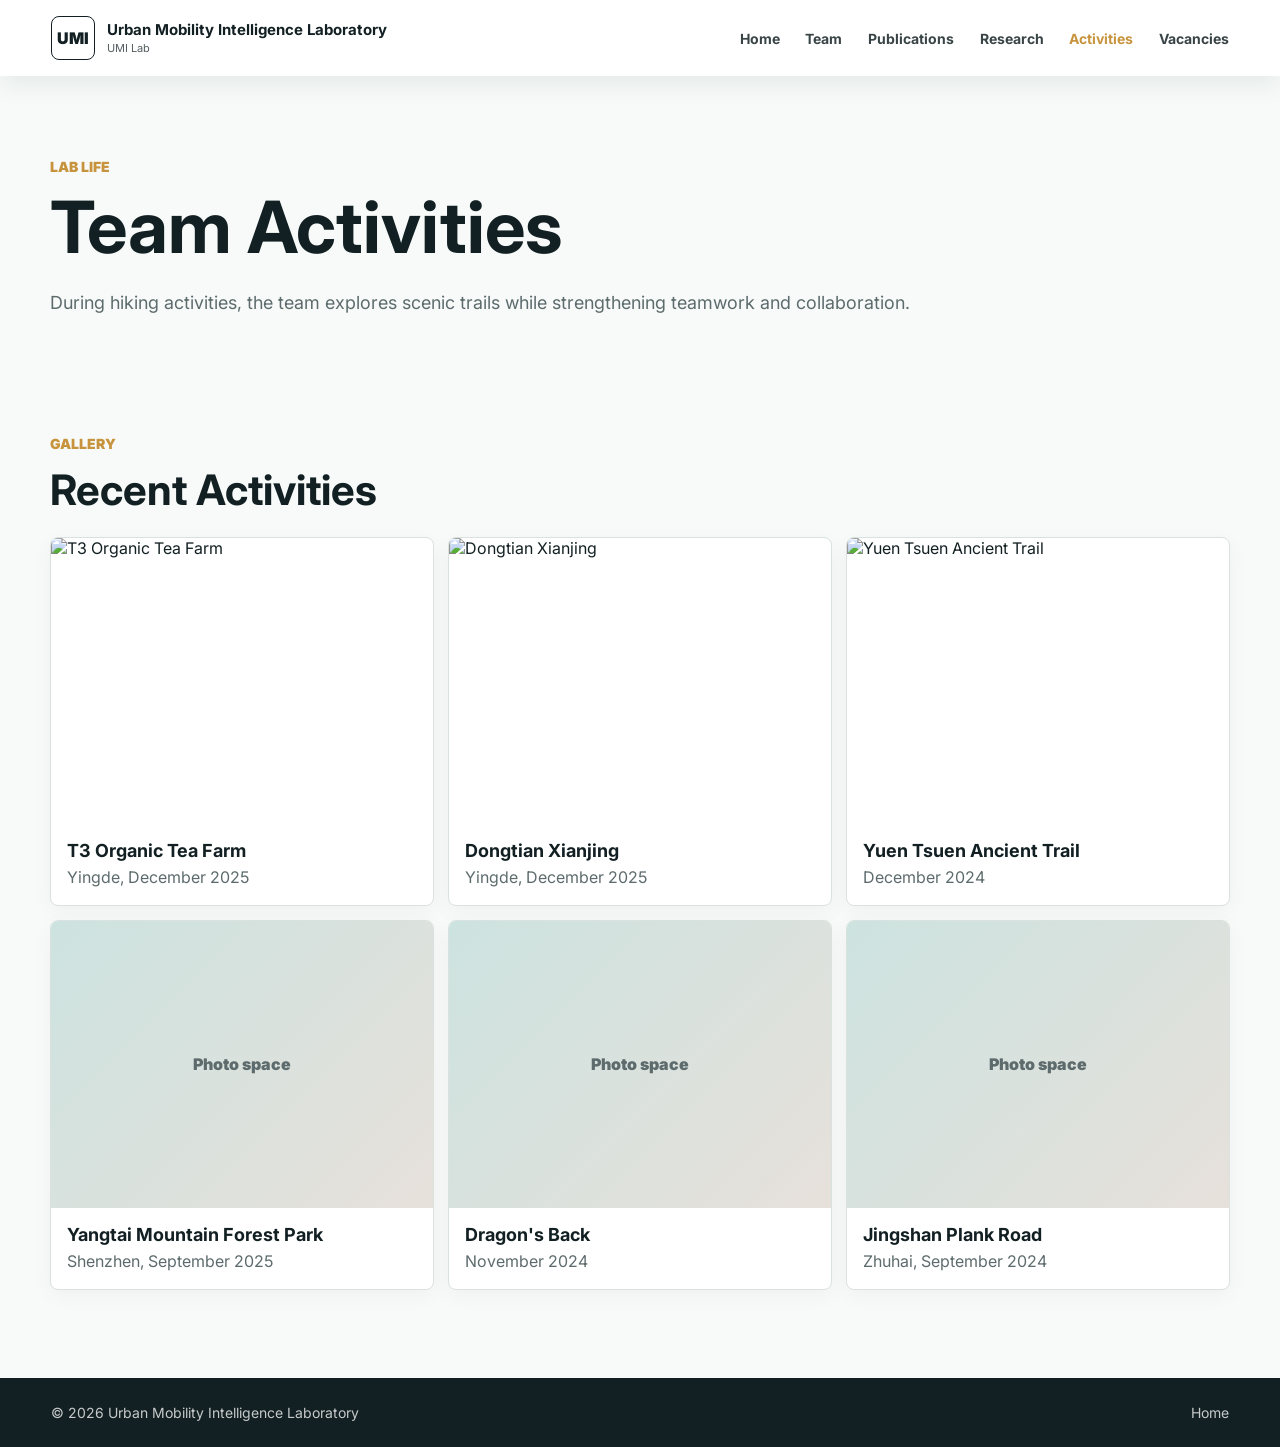
==== activities.html @ 024e7fc2 "Add files via upload" ====
<!doctype html>
<html lang="en">
  <head>
    <meta charset="utf-8" />
    <meta name="viewport" content="width=device-width, initial-scale=1" />
    <title>Activities | Urban Mobility Intelligence Laboratory</title>
    <link rel="preconnect" href="https://fonts.googleapis.com" />
    <link rel="preconnect" href="https://fonts.gstatic.com" crossorigin />
    <link href="https://fonts.googleapis.com/css2?family=Inter:wght@400;500;700;800;900&family=Noto+Sans+SC:wght@400;500;700;900&display=swap" rel="stylesheet" />
    <link rel="stylesheet" href="styles.css" />
  </head>
  <body>
    <header class="site-header inner is-scrolled" data-header>
      <a class="brand" href="index.html"><span class="brand-mark">UMI</span><span><strong>Urban Mobility Intelligence Laboratory</strong><small>UMI Lab</small></span></a>
      <nav class="nav" aria-label="Main navigation"><a href="index.html">Home</a><a href="team.html">Team</a><a href="publications.html">Publications</a><a href="research.html">Research</a><a class="active" href="activities.html">Activities</a><a href="vacancies.html">Vacancies</a></nav>
      <button class="menu-toggle" type="button" aria-label="Open navigation" data-menu-toggle><span></span><span></span></button>
    </header>
    <main class="page-main">
      <section class="page-hero">
        <p class="eyebrow">Lab Life</p>
        <h1>Team Activities</h1>
        <p>During hiking activities, the team explores scenic trails while strengthening teamwork and collaboration.</p>
      </section>

      <section class="section activities" aria-labelledby="activities-title">
        <div class="section-heading compact-heading">
          <div class="section-kicker">Gallery</div>
          <h2 id="activities-title">Recent Activities</h2>
        </div>
        <div class="activity-grid">
          <article>
            <img
              src="https://www.edwardchung.com/wp-content/uploads/2025/12/758ec6de69d8e4e0f1a7e382547eed54-1024x683.jpg"
              alt="T3 Organic Tea Farm"
            />
            <h3>T3 Organic Tea Farm</h3>
            <p>Yingde, December 2025</p>
          </article>
          <article>
            <img
              src="https://www.edwardchung.com/wp-content/uploads/2025/12/2e73838b8fa209603c1ca2d84fa362a9-768x1024.jpg"
              alt="Dongtian Xianjing"
            />
            <h3>Dongtian Xianjing</h3>
            <p>Yingde, December 2025</p>
          </article>
          <article>
            <img
              src="https://www.edwardchung.com/wp-content/uploads/2024/12/Yuen-Tsuen-Ancient-Trail-1024x1024.jpg"
              alt="Yuen Tsuen Ancient Trail"
            />
            <h3>Yuen Tsuen Ancient Trail</h3>
            <p>December 2024</p>
          </article>
          <article>
            <div class="activity-placeholder">Photo space</div>
            <h3>Yangtai Mountain Forest Park</h3>
            <p>Shenzhen, September 2025</p>
          </article>
          <article>
            <div class="activity-placeholder">Photo space</div>
            <h3>Dragon's Back</h3>
            <p>November 2024</p>
          </article>
          <article>
            <div class="activity-placeholder">Photo space</div>
            <h3>Jingshan Plank Road</h3>
            <p>Zhuhai, September 2024</p>
          </article>
        </div>
      </section>
    </main>
    <footer class="site-footer"><p>© 2026 Urban Mobility Intelligence Laboratory</p><a href="index.html">Home</a></footer>
    <script src="script.js"></script>
  </body>
</html>
---- styles.css ----
:root {
  --ink: #132023;
  --muted: #5d6b6d;
  --line: #d9e2df;
  --paper: #f7faf8;
  --white: #ffffff;
  --teal: #007c78;
  --teal-dark: #005d59;
  --gold: #c7933d;
  --coral: #d6674f;
  --mist: #e9f1ee;
  --shadow: 0 18px 48px rgba(19, 32, 35, 0.12);
}

* {
  box-sizing: border-box;
}

html {
  scroll-behavior: smooth;
}

body {
  margin: 0;
  background: var(--paper);
  color: var(--ink);
  font-family: "Inter", "Noto Sans SC", system-ui, -apple-system, sans-serif;
}

a {
  color: inherit;
  text-decoration: none;
}

.site-header {
  position: fixed;
  inset: 0 0 auto;
  z-index: 50;
  display: flex;
  align-items: center;
  justify-content: space-between;
  min-height: 76px;
  padding: 14px clamp(18px, 4vw, 56px);
  color: var(--white);
  transition: background 180ms ease, color 180ms ease, box-shadow 180ms ease;
}

.site-header.is-scrolled,
.site-header.is-open,
.site-header.inner {
  background: rgba(255, 255, 255, 0.94);
  color: var(--ink);
  box-shadow: 0 8px 26px rgba(19, 32, 35, 0.08);
  backdrop-filter: blur(18px);
}

.brand {
  display: inline-flex;
  align-items: center;
  gap: 12px;
  min-width: 0;
}

.brand-mark {
  display: grid;
  width: 44px;
  height: 44px;
  place-items: center;
  border: 1px solid currentColor;
  border-radius: 8px;
  font-weight: 900;
}

.brand strong,
.brand small {
  display: block;
  line-height: 1.25;
}

.brand strong {
  font-size: 15px;
}

.brand small {
  margin-top: 2px;
  color: currentColor;
  font-size: 11px;
  opacity: 0.72;
}

.nav {
  display: flex;
  align-items: center;
  gap: clamp(18px, 2vw, 30px);
  font-size: 14px;
  font-weight: 700;
}

.nav a {
  opacity: 0.84;
}

.nav a:hover {
  opacity: 1;
}

.nav a.active {
  color: var(--gold);
  opacity: 1;
}

.menu-toggle {
  display: none;
  width: 42px;
  height: 42px;
  border: 1px solid currentColor;
  border-radius: 8px;
  background: transparent;
  color: inherit;
}

.menu-toggle span {
  display: block;
  width: 18px;
  height: 2px;
  margin: 5px auto;
  background: currentColor;
}

.hero {
  position: relative;
  display: grid;
  min-height: 100vh;
  overflow: hidden;
  color: var(--white);
  background: #102326;
}

.hero-bg-track,
.hero-bg,
.hero-canvas,
.hero-overlay {
  position: absolute;
  inset: 0;
}

.hero-bg {
  opacity: 0;
  width: 100%;
  height: 100%;
  object-fit: cover;
  transform: scale(1.03);
  transition: opacity 1.2s ease, transform 7s ease;
}

.hero-bg.is-active {
  opacity: 1;
  transform: scale(1);
}

.hero-canvas {
  width: 100%;
  height: 100%;
  opacity: 0.38;
  mix-blend-mode: screen;
}

.hero-overlay {
  background:
    linear-gradient(90deg, rgba(16, 35, 38, 0.96), rgba(16, 35, 38, 0.7) 48%, rgba(16, 35, 38, 0.34)),
    linear-gradient(0deg, rgba(16, 35, 38, 0.48), rgba(16, 35, 38, 0.08)),
    radial-gradient(circle at 80% 25%, rgba(199, 147, 61, 0.24), transparent 34%),
    radial-gradient(circle at 72% 78%, rgba(0, 124, 120, 0.28), transparent 42%);
}

.hero-content {
  position: relative;
  z-index: 1;
  align-self: center;
  width: min(1040px, calc(100% - 36px));
  margin: 0 auto;
  padding: 112px 0 188px;
}

.eyebrow,
.section-kicker {
  margin: 0 0 14px;
  color: var(--gold);
  font-size: 14px;
  font-weight: 900;
  letter-spacing: 0;
  text-transform: uppercase;
}

.hero h1 {
  max-width: 760px;
  margin: 0;
  font-family: "Noto Sans SC", "Inter", sans-serif;
  font-size: clamp(42px, 7vw, 86px);
  line-height: 1.05;
  letter-spacing: 0;
}

.hero-copy {
  max-width: 900px;
  margin: 28px 0 0;
  color: rgba(255, 255, 255, 0.84);
  font-size: clamp(16px, 1.7vw, 20px);
  line-height: 1.8;
}

.hero-actions {
  display: flex;
  flex-wrap: wrap;
  gap: 14px;
  margin-top: 36px;
}

.hero-summary {
  display: grid;
  grid-template-columns: repeat(4, minmax(0, 1fr));
  gap: 1px;
  max-width: 1040px;
  margin-top: 34px;
  overflow: hidden;
  border: 1px solid rgba(255, 255, 255, 0.18);
  border-radius: 8px;
  background: rgba(236, 251, 247, 0.1);
  backdrop-filter: blur(16px);
}

.hero-summary article {
  min-width: 0;
  padding: 16px 18px;
  background: rgba(16, 35, 38, 0.34);
}

.hero-summary span {
  display: block;
  margin-bottom: 8px;
  color: var(--gold);
  font-size: 12px;
  font-weight: 900;
  text-transform: uppercase;
}

.hero-summary strong {
  display: block;
  color: rgba(255, 255, 255, 0.86);
  font-size: 14px;
  line-height: 1.5;
}

.button {
  display: inline-flex;
  align-items: center;
  justify-content: center;
  min-height: 46px;
  padding: 0 22px;
  border: 1px solid rgba(255, 255, 255, 0.56);
  border-radius: 8px;
  font-weight: 800;
}

.button.primary {
  border-color: var(--gold);
  background: var(--gold);
  color: #17110a;
}

.button.secondary {
  color: var(--white);
}

.button.secondary.dark {
  border-color: var(--teal-dark);
  color: var(--teal-dark);
}

.hero-metrics {
  position: absolute;
  right: clamp(18px, 5vw, 70px);
  bottom: 34px;
  left: clamp(18px, 5vw, 70px);
  z-index: 2;
  display: grid;
  grid-template-columns: repeat(3, 1fr);
  border-top: 1px solid rgba(255, 255, 255, 0.24);
}

.hero-metrics div {
  padding: 20px 24px 8px 0;
}

.hero-metrics strong {
  display: block;
  font-size: clamp(24px, 3vw, 36px);
  line-height: 1.12;
}

.hero-metrics span {
  color: rgba(255, 255, 255, 0.74);
  font-size: 13px;
  line-height: 1.45;
}

.section {
  width: min(1180px, calc(100% - 36px));
  margin: 0 auto;
  padding: 88px 0;
}

.page-main {
  padding-top: 76px;
}

.page-hero {
  width: min(1180px, calc(100% - 36px));
  margin: 0 auto;
  padding: 82px 0 28px;
}

.page-hero h1 {
  max-width: 880px;
  margin: 0;
  font-size: clamp(40px, 6vw, 72px);
  line-height: 1.06;
}

.page-hero p:not(.eyebrow) {
  max-width: 900px;
  margin: 22px 0 0;
  color: var(--muted);
  font-size: 18px;
  line-height: 1.75;
}

.page-actions {
  margin-top: 28px;
}

.section-heading {
  display: grid;
  grid-template-columns: minmax(220px, 0.6fr) minmax(0, 1fr);
  gap: 42px;
  align-items: end;
  margin-bottom: 34px;
}

.section-heading h2,
.contact h2 {
  margin: 0;
  font-size: clamp(28px, 3.4vw, 42px);
  line-height: 1.16;
}

.section-heading p,
.intro p,
.contact p {
  margin: 0;
  color: var(--muted);
  font-size: 17px;
  line-height: 1.85;
}

.section-lede {
  max-width: 760px;
  margin: -12px 0 28px;
  color: var(--muted);
  font-size: 17px;
  line-height: 1.85;
}

.section-actions {
  margin-top: 26px;
}

.home-research-grid {
  grid-template-columns: repeat(4, minmax(0, 1fr));
}

.home-research-grid .research-image {
  aspect-ratio: 16 / 10;
}

.strength-grid {
  display: grid;
  grid-template-columns: repeat(4, minmax(0, 1fr));
  gap: 14px;
}

.strength-grid article {
  display: grid;
  align-content: start;
  gap: 12px;
  min-height: 168px;
  padding: 24px;
  border: 1px solid var(--line);
  border-radius: 8px;
  background: var(--white);
  box-shadow: 0 6px 22px rgba(19, 32, 35, 0.04);
}

.strength-grid strong {
  color: var(--teal-dark);
  font-size: clamp(28px, 3vw, 42px);
  line-height: 1;
}

.strength-grid span {
  color: var(--muted);
  line-height: 1.65;
}

.home-join {
  padding-top: 70px;
}

.intro {
  display: grid;
  grid-template-columns: 180px 1fr;
  gap: 36px;
  padding-bottom: 50px;
}

.intro .section-heading {
  display: block;
  margin: 0;
}

.profile-section {
  padding-top: 12px;
}

.page-main .profile-section {
  padding-bottom: 40px;
}

.team-list {
  padding-top: 0;
}

.professor-card {
  display: grid;
  grid-template-columns: 280px minmax(0, 1fr);
  gap: 34px;
  align-items: center;
  padding: 30px;
  border: 1px solid var(--line);
  border-radius: 8px;
  background: var(--white);
  box-shadow: var(--shadow);
}

.professor-card h2 {
  margin: 0;
  font-size: clamp(30px, 4vw, 48px);
  line-height: 1.1;
}

.professor-card h3 {
  margin: 26px 0 0;
  font-size: 22px;
}

.professor-card p {
  color: var(--muted);
  line-height: 1.8;
}

.degree {
  margin: 10px 0 0;
  color: var(--teal-dark) !important;
  font-weight: 900;
}

.photo-slot {
  position: relative;
  overflow: hidden;
  border-radius: 8px;
  background:
    linear-gradient(135deg, rgba(0, 124, 120, 0.16), rgba(199, 147, 61, 0.16)),
    var(--mist);
}

.photo-slot::before {
  content: attr(data-initials);
  position: absolute;
  inset: 0;
  display: grid;
  place-items: center;
  color: var(--teal-dark);
  font-size: 28px;
  font-weight: 900;
}

.photo-slot img {
  position: relative;
  z-index: 1;
  display: block;
  width: 100%;
  height: 100%;
  object-fit: cover;
}

.professor-photo {
  aspect-ratio: 1;
}

.link-row {
  display: flex;
  flex-wrap: wrap;
  gap: 10px;
  margin-top: 22px;
}

.link-row a {
  display: inline-flex;
  align-items: center;
  min-height: 38px;
  padding: 0 14px;
  border: 1px solid var(--line);
  border-radius: 8px;
  color: var(--teal-dark);
  font-size: 14px;
  font-weight: 900;
}

.research-grid {
  display: grid;
  grid-template-columns: repeat(2, minmax(0, 1fr));
  gap: 16px;
}

.research-grid article,
.publication-list article,
.timeline article,
.profile {
  background: var(--white);
  border: 1px solid var(--line);
  border-radius: 8px;
  box-shadow: 0 6px 22px rgba(19, 32, 35, 0.04);
}

.research-grid article {
  position: relative;
  min-height: 230px;
  overflow: hidden;
  padding: 0;
}

.research-grid article::after {
  content: "";
  position: absolute;
  inset: 0 0 auto;
  height: min(42%, 260px);
  pointer-events: none;
  background:
    linear-gradient(135deg, rgba(0, 124, 120, 0.32), rgba(19, 32, 35, 0.05) 48%, rgba(199, 147, 61, 0.22)),
    linear-gradient(0deg, rgba(19, 32, 35, 0.22), transparent);
  mix-blend-mode: multiply;
}

.research-copy {
  padding: 22px;
}

.research-image {
  display: block;
  width: 100%;
  aspect-ratio: 16 / 8.4;
  object-fit: cover;
  background: var(--mist);
  border-bottom: 1px solid var(--line);
  filter: saturate(1.08) contrast(1.04);
}

.card-index {
  color: var(--coral);
  font-size: 13px;
  font-weight: 900;
}

.research-grid h3,
.profile h3,
.publication-list h3 {
  margin: 14px 0 10px;
  font-size: 20px;
}

.research-grid p,
.profile p,
.publication-list p,
.timeline p {
  margin: 0;
  color: var(--muted);
  line-height: 1.75;
}

.tag-list {
  display: flex;
  flex-wrap: wrap;
  gap: 12px;
}

.tag-list span {
  display: inline-flex;
  align-items: center;
  min-height: 42px;
  padding: 0 16px;
  border: 1px solid var(--line);
  border-radius: 8px;
  background: var(--white);
  color: var(--ink);
  font-weight: 700;
}

.team-group {
  margin-top: 28px;
}

.team-group:first-of-type {
  margin-top: 0;
}

.team-group > h3 {
  margin: 0 0 14px;
  font-size: 24px;
}

.people-grid {
  display: grid;
  grid-template-columns: repeat(4, minmax(0, 1fr));
  gap: 14px;
}

.people-grid.two {
  grid-template-columns: repeat(2, minmax(0, 1fr));
}

.person-card {
  min-width: 0;
  padding: 14px;
  border: 1px solid var(--line);
  border-radius: 8px;
  background: var(--white);
  box-shadow: 0 6px 22px rgba(19, 32, 35, 0.04);
}

.person-photo {
  aspect-ratio: 1;
  margin-bottom: 13px;
}

.person-card h4 {
  margin: 0;
  font-size: 16px;
  line-height: 1.35;
}

.person-card p,
.person-card a {
  display: block;
  margin: 6px 0 0;
  color: var(--muted);
  font-size: 14px;
  line-height: 1.45;
}

.person-card a {
  color: var(--teal-dark);
  font-weight: 900;
}

.team-columns {
  display: grid;
  grid-template-columns: 1fr 1fr;
  gap: 18px;
  align-items: stretch;
}

.team-columns .team-group {
  margin-top: 0;
}

.compact {
  height: 100%;
  padding: 22px;
  border: 1px solid var(--line);
  border-radius: 8px;
  background: rgba(255, 255, 255, 0.58);
}

.team-columns .compact {
  display: flex;
  flex-direction: column;
}

.team-columns .people-grid,
.team-columns .student-split {
  flex: 1;
}

.student-split {
  display: grid;
  gap: 22px;
}

.student-split > div + div {
  padding-top: 20px;
  border-top: 1px solid var(--line);
}

.student-split h3 {
  margin: 0 0 12px;
  font-size: 22px;
}

.mini-list,
.alumni-list {
  display: grid;
  gap: 10px;
}

.mini-list p,
.alumni-list p {
  display: flex;
  flex-wrap: wrap;
  gap: 8px 12px;
  justify-content: space-between;
  margin: 0;
  padding: 14px 0;
  border-top: 1px solid var(--line);
  color: var(--muted);
}

.mini-list p:first-child,
.alumni-list p:first-child {
  border-top: 0;
}

.mini-list strong,
.alumni-list strong {
  color: var(--ink);
}

.activity-grid {
  display: grid;
  grid-template-columns: repeat(3, minmax(0, 1fr));
  gap: 14px;
}

.activity-grid article {
  overflow: hidden;
  border: 1px solid var(--line);
  border-radius: 8px;
  background: var(--white);
  box-shadow: 0 6px 22px rgba(19, 32, 35, 0.04);
}

.activity-grid img,
.activity-placeholder {
  display: block;
  width: 100%;
  aspect-ratio: 4 / 3;
  object-fit: cover;
}

.activity-placeholder {
  display: grid;
  place-items: center;
  background:
    linear-gradient(135deg, rgba(0, 124, 120, 0.12), rgba(214, 103, 79, 0.12)),
    var(--mist);
  color: var(--muted);
  font-weight: 900;
}

.activity-grid h3 {
  margin: 16px 16px 6px;
  font-size: 18px;
}

.activity-grid p {
  margin: 0 16px 18px;
  color: var(--muted);
}

.project-list {
  display: grid;
  gap: 12px;
}

.project-list article {
  display: grid;
  grid-template-columns: 120px minmax(0, 1fr);
  gap: 18px 26px;
  padding: 24px;
  border: 1px solid var(--line);
  border-radius: 8px;
  background: var(--white);
  box-shadow: 0 6px 22px rgba(19, 32, 35, 0.04);
}

.project-list span {
  color: var(--coral);
  font-size: 13px;
  font-weight: 900;
  text-transform: uppercase;
}

.project-list h3 {
  margin: 0;
  font-size: 20px;
}

.project-list p {
  grid-column: 2;
  margin: -8px 0 0;
  color: var(--muted);
  line-height: 1.75;
}

.scholarship-list {
  display: grid;
  grid-template-columns: repeat(2, minmax(0, 1fr));
  gap: 14px;
}

.scholarship-list article {
  display: grid;
  gap: 12px;
  padding: 24px;
  border: 1px solid var(--line);
  border-radius: 8px;
  background: var(--white);
  box-shadow: 0 6px 22px rgba(19, 32, 35, 0.04);
}

.scholarship-list h3 {
  margin: 0;
  font-size: 20px;
}

.scholarship-list p {
  margin: 0;
  color: var(--muted);
  line-height: 1.7;
}

.scholarship-list a {
  align-self: end;
  color: var(--teal-dark);
  font-weight: 900;
}

.info-panel {
  display: grid;
  grid-template-columns: minmax(0, 1.3fr) minmax(260px, 0.7fr);
  gap: 28px;
  align-items: center;
  padding: 26px;
  border: 1px solid var(--line);
  border-left: 4px solid var(--teal);
  border-radius: 8px;
  background: var(--white);
  box-shadow: 0 6px 22px rgba(19, 32, 35, 0.04);
}

.info-panel p {
  max-width: 900px;
  margin: 0;
  color: var(--muted);
  font-size: 17px;
  line-height: 1.8;
}

.info-aside {
  display: grid;
  gap: 16px;
  padding: 18px;
  border-radius: 8px;
  background: var(--mist);
}

.info-aside span {
  color: var(--ink);
  font-weight: 800;
  line-height: 1.5;
}

.info-panel a {
  color: var(--teal-dark);
  font-weight: 900;
}

.callout-card {
  background: var(--teal-dark) !important;
  color: var(--white);
}

.callout-card p {
  color: rgba(255, 255, 255, 0.78);
}

.callout-card a {
  display: inline-flex;
  margin-top: 24px;
  color: var(--gold);
  font-weight: 900;
}

.people-layout {
  display: grid;
  grid-template-columns: minmax(280px, 0.9fr) minmax(0, 1.4fr);
  gap: 18px;
}

.profile {
  display: flex;
  gap: 18px;
  align-items: flex-start;
  padding: 22px;
}

.profile.lead {
  min-height: 100%;
  align-items: center;
  background: var(--ink);
  color: var(--white);
}

.profile.lead p {
  color: rgba(255, 255, 255, 0.78);
}

.profile.lead a {
  display: inline-block;
  margin-top: 16px;
  color: var(--gold);
  font-weight: 800;
}

.avatar {
  flex: 0 0 auto;
  display: grid;
  width: 58px;
  height: 58px;
  place-items: center;
  border-radius: 8px;
  background: var(--mist);
  color: var(--teal-dark);
  font-weight: 900;
}

.lead .avatar {
  width: 84px;
  height: 84px;
  background: var(--gold);
  color: #17110a;
}

.member-list {
  display: grid;
  gap: 14px;
}

.publication-list {
  display: grid;
  gap: 12px;
}

.publication-list article {
  display: grid;
  grid-template-columns: 86px 1fr;
  gap: 20px;
  padding: 22px;
}

.publication-list span {
  color: var(--teal);
  font-weight: 900;
}

.publication-list h3 {
  margin: 0 0 6px;
}

.timeline {
  display: grid;
  grid-template-columns: repeat(3, minmax(0, 1fr));
  gap: 14px;
}

.timeline article {
  padding: 22px;
}

.timeline time {
  display: block;
  margin-bottom: 12px;
  color: var(--coral);
  font-weight: 900;
}

.contact {
  width: 100%;
  max-width: none;
  padding: 84px clamp(18px, 5vw, 70px);
  background: var(--mist);
}

.vacancies-page {
  margin-top: 24px;
}

.vacancies-page,
.scholarships,
.visiting {
  padding-top: 54px;
  padding-bottom: 42px;
}

.visiting {
  padding-top: 24px;
}

.compact-heading {
  display: block;
  margin-bottom: 22px;
}

.compact-heading h2 {
  margin-top: 0;
}

.vacancies-page .section-lede,
.scholarships .section-lede {
  max-width: none;
}

.vacancies-page .section-kicker,
.scholarships .section-kicker,
.visiting .section-kicker {
  margin-bottom: 10px;
  font-size: 18px;
  text-transform: none;
}

.vacancies-page h2,
.scholarships h2,
.visiting h2 {
  font-size: clamp(26px, 3vw, 36px);
}

.apply-strip {
  border: 1px solid var(--line);
  border-radius: 8px;
  background: var(--white);
  box-shadow: 0 6px 22px rgba(19, 32, 35, 0.04);
}

.apply-strip {
  display: grid;
  grid-template-columns: auto minmax(0, 1fr) auto;
  gap: 16px;
  align-items: center;
  margin-top: 10px;
  max-width: 1180px;
  padding: 18px 22px;
  border-left: 4px solid var(--teal);
}

.apply-strip strong {
  color: var(--ink);
}

.apply-strip span {
  color: var(--muted);
}

.apply-strip a {
  color: var(--teal-dark);
  font-weight: 900;
}

.contact-panel {
  display: grid;
  grid-template-columns: 1.2fr 0.8fr;
  gap: 44px;
  width: min(1180px, 100%);
  margin: 0 auto;
}

address {
  display: grid;
  gap: 10px;
  padding: 26px;
  border-left: 4px solid var(--gold);
  background: var(--white);
  border-radius: 8px;
  box-shadow: var(--shadow);
  color: var(--muted);
  font-style: normal;
}

address strong {
  color: var(--ink);
}

address a {
  color: var(--teal-dark);
  font-weight: 900;
}

.site-footer {
  display: flex;
  justify-content: space-between;
  gap: 20px;
  padding: 26px clamp(18px, 4vw, 56px);
  background: var(--ink);
  color: rgba(255, 255, 255, 0.76);
  font-size: 14px;
}

.site-footer p {
  margin: 0;
}

@media (max-width: 900px) {
  .menu-toggle {
    display: block;
  }

  .nav {
    position: fixed;
    top: 76px;
    right: 18px;
    left: 18px;
    display: none;
    grid-template-columns: 1fr;
    gap: 0;
    overflow: hidden;
    border: 1px solid var(--line);
    border-radius: 8px;
    background: var(--white);
    color: var(--ink);
    box-shadow: var(--shadow);
  }

  .site-header.is-open .nav {
    display: grid;
  }

  .nav a {
    padding: 16px 18px;
    border-bottom: 1px solid var(--line);
  }

  .hero-content {
    padding: 108px 0 230px;
  }

  .hero-metrics,
  .hero-summary,
  .section-heading,
  .intro,
  .professor-card,
  .people-layout,
  .team-columns,
  .contact-panel {
    grid-template-columns: 1fr;
  }

  .hero-metrics {
    gap: 0;
  }

  .hero-metrics div {
    padding: 14px 12px 8px 0;
  }

  .research-grid,
  .home-research-grid,
  .people-grid,
  .activity-grid,
  .strength-grid,
  .timeline {
    grid-template-columns: 1fr 1fr;
  }

  .professor-photo {
    max-width: 320px;
  }
}

@media (max-width: 620px) {
  .brand small {
    display: none;
  }

  .brand strong {
    max-width: 190px;
    overflow: hidden;
    text-overflow: ellipsis;
    white-space: nowrap;
  }

  .hero-actions {
    display: grid;
  }

  .hero-content {
    padding-bottom: 260px;
  }

  .hero-metrics {
    grid-template-columns: 1fr;
  }

  .hero-metrics div {
    padding: 10px 0;
  }

  .section {
    padding: 64px 0;
  }

  .research-grid,
  .home-research-grid,
  .people-grid,
  .people-grid.two,
  .activity-grid,
  .strength-grid,
  .scholarship-list,
  .project-list article,
  .timeline,
  .publication-list article {
    grid-template-columns: 1fr;
  }

  .project-list p {
    grid-column: auto;
    margin-top: 0;
  }

  .info-panel {
    grid-template-columns: 1fr;
  }

  .apply-strip {
    grid-template-columns: 1fr;
  }

  .profile {
    display: grid;
  }

  .site-footer {
    display: grid;
  }
}
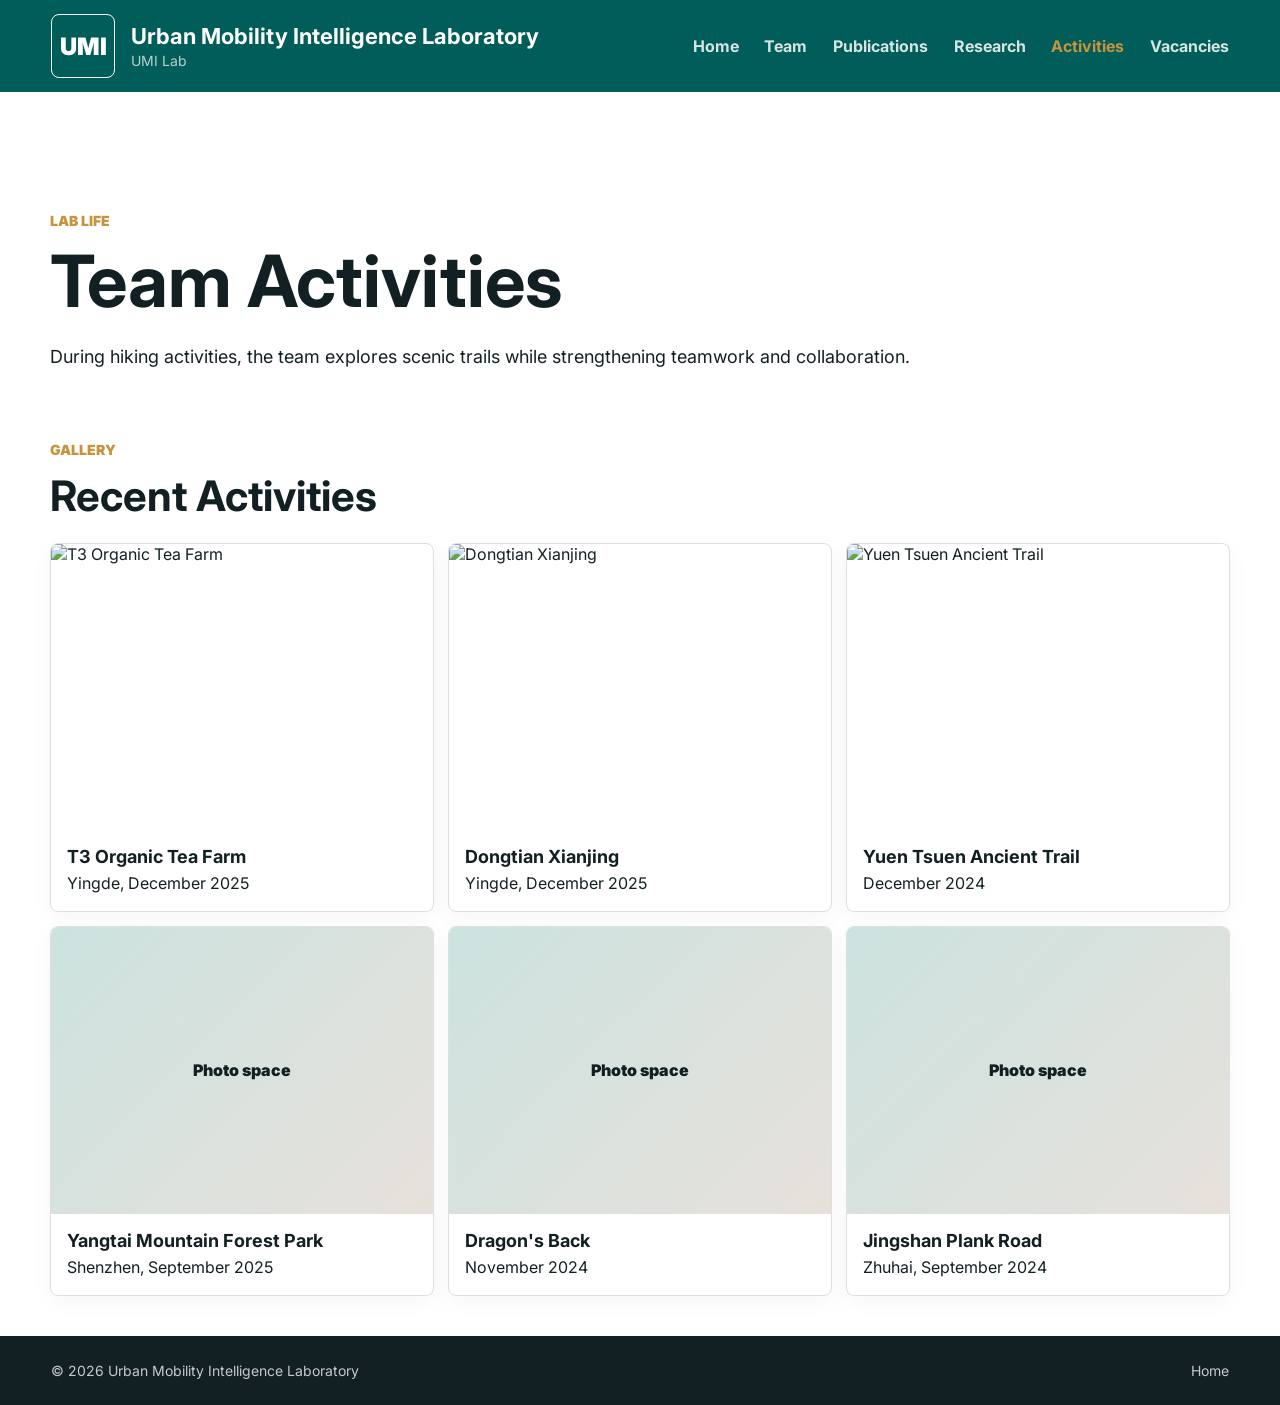
==== commit 1c02321f: "Add files via upload" ====
--- a/activities.html
+++ b/activities.html
@@ -10,12 +10,26 @@
     <link rel="stylesheet" href="styles.css" />
   </head>
   <body>
-    <header class="site-header inner is-scrolled" data-header>
+    <header class="site-header" data-header>
       <a class="brand" href="index.html"><span class="brand-mark">UMI</span><span><strong>Urban Mobility Intelligence Laboratory</strong><small>UMI Lab</small></span></a>
       <nav class="nav" aria-label="Main navigation"><a href="index.html">Home</a><a href="team.html">Team</a><a href="publications.html">Publications</a><a href="research.html">Research</a><a class="active" href="activities.html">Activities</a><a href="vacancies.html">Vacancies</a></nav>
       <button class="menu-toggle" type="button" aria-label="Open navigation" data-menu-toggle><span></span><span></span></button>
     </header>
-    <main class="page-main">
+    <main>
+      <section class="hero hero-compact" aria-labelledby="hero-title">
+        <div class="hero-bg-track" aria-hidden="true">
+          <img
+            class="hero-bg is-active"
+            src="https://images.pexels.com/photos/3935702/pexels-photo-3935702.jpeg?auto=compress&cs=tinysrgb&w=1600"
+            alt=""
+            data-hero-slide
+          />
+        </div>
+        <canvas class="hero-canvas" data-network aria-hidden="true"></canvas>
+        <div class="hero-overlay"></div>
+      </section>
+      
+      <section class="page-main">
       <section class="page-hero">
         <p class="eyebrow">Lab Life</p>
         <h1>Team Activities</h1>
@@ -69,6 +83,7 @@
           </article>
         </div>
       </section>
+    </section>
     </main>
     <footer class="site-footer"><p>© 2026 Urban Mobility Intelligence Laboratory</p><a href="index.html">Home</a></footer>
     <script src="script.js"></script>
--- a/styles.css
+++ b/styles.css
@@ -1,8 +1,8 @@
 :root {
   --ink: #132023;
-  --muted: #5d6b6d;
+  --muted: #132023;
   --line: #d9e2df;
-  --paper: #f7faf8;
+  --paper: #ffffff;
   --white: #ffffff;
   --teal: #007c78;
   --teal-dark: #005d59;
@@ -42,6 +42,7 @@
   min-height: 76px;
   padding: 14px clamp(18px, 4vw, 56px);
   color: var(--white);
+  background: #005d59;
   transition: background 180ms ease, color 180ms ease, box-shadow 180ms ease;
 }
 
@@ -57,18 +58,19 @@
 .brand {
   display: inline-flex;
   align-items: center;
-  gap: 12px;
+  gap: 16px;
   min-width: 0;
 }
 
 .brand-mark {
   display: grid;
-  width: 44px;
-  height: 44px;
+  width: 64px;
+  height: 64px;
   place-items: center;
   border: 1px solid currentColor;
   border-radius: 8px;
   font-weight: 900;
+  font-size: 24px;
 }
 
 .brand strong,
@@ -78,21 +80,22 @@
 }
 
 .brand strong {
-  font-size: 15px;
+  font-size: 22px;
+  font-weight: 700;
 }
 
 .brand small {
   margin-top: 2px;
   color: currentColor;
-  font-size: 11px;
+  font-size: 14px;
   opacity: 0.72;
 }
 
 .nav {
   display: flex;
   align-items: center;
-  gap: clamp(18px, 2vw, 30px);
-  font-size: 14px;
+  gap: clamp(20px, 2vw, 36px);
+  font-size: 16px;
   font-weight: 700;
 }
 
@@ -133,15 +136,19 @@
   min-height: 100vh;
   overflow: hidden;
   color: var(--white);
-  background: #102326;
+  background: #005d59;
 }
 
 .hero-bg-track,
 .hero-bg,
-.hero-canvas,
 .hero-overlay {
   position: absolute;
   inset: 0;
+  display: block;
+}
+
+.hero-canvas {
+  display: none;
 }
 
 .hero-bg {
@@ -161,16 +168,13 @@
 .hero-canvas {
   width: 100%;
   height: 100%;
-  opacity: 0.38;
+  opacity: 0;
   mix-blend-mode: screen;
+  display: none;
 }
 
 .hero-overlay {
-  background:
-    linear-gradient(90deg, rgba(16, 35, 38, 0.96), rgba(16, 35, 38, 0.7) 48%, rgba(16, 35, 38, 0.34)),
-    linear-gradient(0deg, rgba(16, 35, 38, 0.48), rgba(16, 35, 38, 0.08)),
-    radial-gradient(circle at 80% 25%, rgba(199, 147, 61, 0.24), transparent 34%),
-    radial-gradient(circle at 72% 78%, rgba(0, 124, 120, 0.28), transparent 42%);
+  background: rgba(255, 255, 255, 0.15);
 }
 
 .hero-content {
@@ -304,14 +308,48 @@
   line-height: 1.45;
 }
 
+/* Compact Hero */
+.hero-compact {
+  min-height: 10vh;
+}
+
+.hero-compact .hero-bg {
+  opacity: 1;
+}
+
+.hero-overlay {
+  background: linear-gradient(to bottom, rgba(0, 93, 89, 0.7), rgba(0, 93, 89, 0.3));
+  z-index: 1;
+}
+
+.hero-content-compact {
+  padding: 10px 0 15px !important;
+}
+
+.hero-content-compact h1 {
+  font-size: clamp(28px, 4vw, 42px) !important;
+}
+
+.hero-content-compact p {
+  font-size: clamp(13px, 1.3vw, 16px) !important;
+  margin-top: 12px !important;
+}
+
 .section {
   width: min(1180px, calc(100% - 36px));
   margin: 0 auto;
-  padding: 88px 0;
+  padding: 40px 0;
+}
+
+.section p {
+  text-align: justify;
+  text-align-last: auto;
+  word-spacing: normal;
+  hyphens: auto;
 }
 
 .page-main {
-  padding-top: 76px;
+  padding-top: 40px;
 }
 
 .page-hero {
@@ -328,11 +366,14 @@
 }
 
 .page-hero p:not(.eyebrow) {
-  max-width: 900px;
   margin: 22px 0 0;
   color: var(--muted);
   font-size: 18px;
   line-height: 1.75;
+  text-align: justify;
+  text-align-last: auto;
+  word-spacing: normal;
+  hyphens: auto;
 }
 
 .page-actions {
@@ -369,6 +410,7 @@
   color: var(--muted);
   font-size: 17px;
   line-height: 1.85;
+  text-align: justify;
 }
 
 .section-actions {
@@ -1111,6 +1153,411 @@
 address a {
   color: var(--teal-dark);
   font-weight: 900;
+}
+
+/* About Lab Section */
+.intro-lab {
+  display: block;
+  margin-bottom: 48px;
+}
+
+.intro-lab h2 {
+  margin: 0 0 16px;
+  font-size: clamp(32px, 4vw, 48px);
+}
+
+.intro-lab p {
+  max-width: 900px;
+  margin: 0;
+  font-size: 18px;
+  line-height: 1.8;
+  color: var(--muted);
+}
+
+.intro-news {
+  display: block;
+  margin-bottom: 32px;
+}
+
+.intro-news h2 {
+  margin: 0 0 16px;
+  font-size: clamp(32px, 4vw, 48px);
+}
+
+.intro-news p {
+  max-width: 900px;
+  margin: 0;
+  font-size: 16px;
+  line-height: 1.7;
+  color: var(--muted);
+}
+
+.research-focus {
+  display: grid;
+  grid-template-columns: 1fr 1fr;
+  gap: 48px;
+  align-items: stretch;
+}
+
+.focus-column h3 {
+  margin: 0 0 24px;
+  font-size: 24px;
+  color: var(--ink);
+  border-bottom: 2px solid var(--teal);
+  padding-bottom: 12px;
+}
+
+.research-list {
+  list-style: none;
+  margin: 0;
+  padding: 0;
+  display: grid;
+  gap: 20px;
+}
+
+.research-list li {
+  margin: 0;
+  padding: 0;
+}
+
+.research-list strong {
+  display: block;
+  color: var(--ink);
+  font-size: 16px;
+  margin-bottom: 6px;
+}
+
+.research-desc {
+  display: block;
+  color: var(--muted);
+  font-size: 14px;
+  line-height: 1.6;
+  font-weight: 400;
+}
+
+.strength-highlights {
+  display: grid;
+  grid-template-columns: repeat(3, 1fr);
+  gap: 16px;
+  margin-bottom: 24px;
+}
+
+.strength-item {
+  padding: 16px;
+  border: 1px solid var(--line);
+  border-radius: 8px;
+  background: var(--mist);
+  text-align: center;
+}
+
+.strength-number {
+  display: block;
+  font-size: 28px;
+  font-weight: 900;
+  color: var(--teal-dark);
+  line-height: 1;
+  margin-bottom: 6px;
+}
+
+.strength-label {
+  display: block;
+  font-size: 12px;
+  font-weight: 700;
+  color: var(--muted);
+  text-transform: uppercase;
+}
+
+.team-desc {
+  margin: 0;
+  padding: 18px;
+  border-left: 4px solid var(--teal);
+  background: rgba(0, 124, 120, 0.04);
+  border-radius: 4px;
+  font-size: 14px;
+  line-height: 1.7;
+  color: var(--muted);
+}
+
+/* Research Pillars */
+.research-areas {
+  display: none;
+}
+
+.pillars-grid {
+  display: none;
+}
+
+.pillar-card {
+  display: none;
+}
+
+.pillar-icon {
+  display: none;
+}
+
+.pillar-card h4 {
+  display: none;
+}
+
+.pillar-card p {
+  display: none;
+}
+
+/* Team Section */
+.team-section {
+  display: none;
+}
+
+.team-section h3 {
+  display: none;
+}
+
+.team-info {
+  display: none;
+}
+
+.metrics-row {
+  display: none;
+}
+
+.metric-box {
+  display: none;
+}
+
+.metric-value {
+  display: none;
+}
+
+.metric-name {
+  display: none;
+}
+
+.team-bio {
+  display: none;
+}
+
+/* Simple About Section */
+.about-simple {
+  background: var(--white);
+}
+
+.about-header {
+  padding-bottom: 12px;
+  margin-bottom: 20px;
+  border-bottom: 1px solid var(--line);
+}
+
+.about-header h2 {
+  margin: 0;
+  font-size: 32px;
+  color: var(--ink);
+  font-weight: 800;
+}
+
+.about-wrapper {
+  max-width: 1180px;
+}
+
+.welcome-text {
+  margin: 0 0 14px;
+  font-size: 18px;
+  line-height: 1.6;
+  color: var(--ink);
+}
+
+.welcome-text strong {
+  font-weight: 700;
+  color: var(--ink);
+}
+
+.about-description {
+  margin: 0 0 20px;
+  font-size: 16px;
+  line-height: 1.8;
+  color: var(--ink);
+  text-align: justify;
+}
+
+.about-links {
+  display: flex;
+  gap: 12px;
+}
+
+.about-links .button {
+  display: inline-flex;
+}
+
+.about-stats {
+  display: none;
+}
+
+.stat-item {
+  display: none;
+}
+
+.stat-number {
+  display: none;
+}
+
+.stat-label {
+  display: none;
+}
+
+/* Overview Section - Legacy */
+.overview-grid {
+  display: grid;
+  grid-template-columns: repeat(2, minmax(0, 1fr));
+  gap: 18px;
+}
+
+.overview-card {
+  padding: 28px;
+  border: 1px solid var(--line);
+  border-radius: 8px;
+  background: var(--white);
+  box-shadow: 0 6px 22px rgba(19, 32, 35, 0.04);
+  transition: transform 200ms ease, box-shadow 200ms ease;
+}
+
+.overview-card:hover {
+  transform: translateY(-4px);
+  box-shadow: 0 12px 32px rgba(19, 32, 35, 0.12);
+}
+
+.overview-card h3 {
+  margin: 0 0 14px;
+  font-size: 22px;
+  color: var(--ink);
+}
+
+.overview-card p {
+  margin: 0;
+  color: var(--muted);
+  line-height: 1.8;
+}
+
+.overview-card ul {
+  margin: 0;
+  padding-left: 18px;
+  color: var(--muted);
+  line-height: 1.8;
+}
+
+.overview-card ul li {
+  margin-bottom: 8px;
+}
+
+/* News Section */
+.news-section {
+  background: var(--white);
+}
+
+.news-list {
+  display: flex;
+  flex-direction: column;
+  gap: 40px;
+  margin-bottom: 32px;
+}
+
+.news-item {
+  display: grid;
+  grid-template-columns: 120px 1fr;
+  gap: 40px;
+  align-items: flex-start;
+  border-bottom: 1px solid var(--line);
+  padding-bottom: 32px;
+}
+
+.news-item:last-child {
+  border-bottom: none;
+}
+
+.news-date {
+  font-size: 16px;
+  font-weight: 700;
+  color: var(--teal);
+  line-height: 1.5;
+}
+
+.news-content {
+  flex: 1;
+}
+
+.news-content p {
+  margin: 0;
+  font-size: 16px;
+  color: var(--ink); /* Directly use the black color variable */
+  line-height: 1.75;
+  text-align: justify;
+  text-align-last: auto;
+  word-spacing: normal;
+  hyphens: auto;
+}
+
+.news-grid {
+  display: grid;
+  grid-template-columns: repeat(2, minmax(0, 1fr));
+  gap: 16px;
+  margin-bottom: 24px;
+}
+
+.news-card {
+  padding: 24px;
+  border: 1px solid var(--line);
+  border-radius: 8px;
+  background: var(--white);
+  box-shadow: 0 6px 22px rgba(19, 32, 35, 0.04);
+  display: flex;
+  flex-direction: column;
+  transition: transform 200ms ease, box-shadow 200ms ease;
+}
+
+.news-card:hover {
+  transform: translateY(-4px);
+  box-shadow: 0 12px 32px rgba(19, 32, 35, 0.12);
+}
+
+.news-date {
+  display: inline-block;
+  margin-bottom: 12px;
+  padding: 4px 10px;
+  background: var(--teal-dark);
+  border-radius: 4px;
+  color: var(--white);
+  font-size: 12px;
+  font-weight: 900;
+  text-transform: uppercase;
+}
+
+.news-card h3 {
+  margin: 0 0 12px;
+  font-size: 20px;
+  color: var(--ink);
+}
+
+.news-card p {
+  margin: 0 0 16px;
+  color: var(--muted);
+  line-height: 1.75;
+  flex: 1;
+}
+
+.read-more {
+  display: inline-block;
+  color: var(--teal-dark);
+  font-weight: 900;
+  font-size: 14px;
+  transition: color 200ms ease;
+}
+
+.read-more:hover {
+  color: var(--teal);
+}
+
+.news-footer {
+  display: flex;
+  justify-content: center;
+  margin-top: 16px;
 }
 
 .site-footer {
@@ -1180,12 +1627,40 @@
     padding: 14px 12px 8px 0;
   }
 
+  .research-focus,
+  .intro {
+    grid-template-columns: 1fr;
+  }
+
+  .about-wrapper {
+    grid-template-columns: 1fr;
+    gap: 32px;
+  }
+
+  .about-details {
+    grid-template-columns: 1fr;
+  }
+
+  .strength-highlights {
+    grid-template-columns: repeat(3, 1fr);
+  }
+
+  .pillars-grid {
+    grid-template-columns: 1fr;
+  }
+
+  .metrics-row {
+    grid-template-columns: 1fr;
+  }
+
   .research-grid,
   .home-research-grid,
   .people-grid,
   .activity-grid,
   .strength-grid,
-  .timeline {
+  .timeline,
+  .overview-grid,
+  .news-grid {
     grid-template-columns: 1fr 1fr;
   }
 
@@ -1235,7 +1710,9 @@
   .scholarship-list,
   .project-list article,
   .timeline,
-  .publication-list article {
+  .publication-list article,
+  .overview-grid,
+  .news-grid {
     grid-template-columns: 1fr;
   }
 
@@ -1248,6 +1725,31 @@
     grid-template-columns: 1fr;
   }
 
+  .research-focus {
+    grid-template-columns: 1fr;
+    gap: 32px;
+  }
+
+  .strength-highlights {
+    grid-template-columns: 1fr;
+  }
+
+  .about-wrapper {
+    grid-template-columns: 1fr;
+  }
+
+  .about-details {
+    grid-template-columns: 1fr;
+  }
+
+  .pillars-grid {
+    grid-template-columns: 1fr;
+  }
+
+  .metrics-row {
+    grid-template-columns: 1fr;
+  }
+
   .apply-strip {
     grid-template-columns: 1fr;
   }
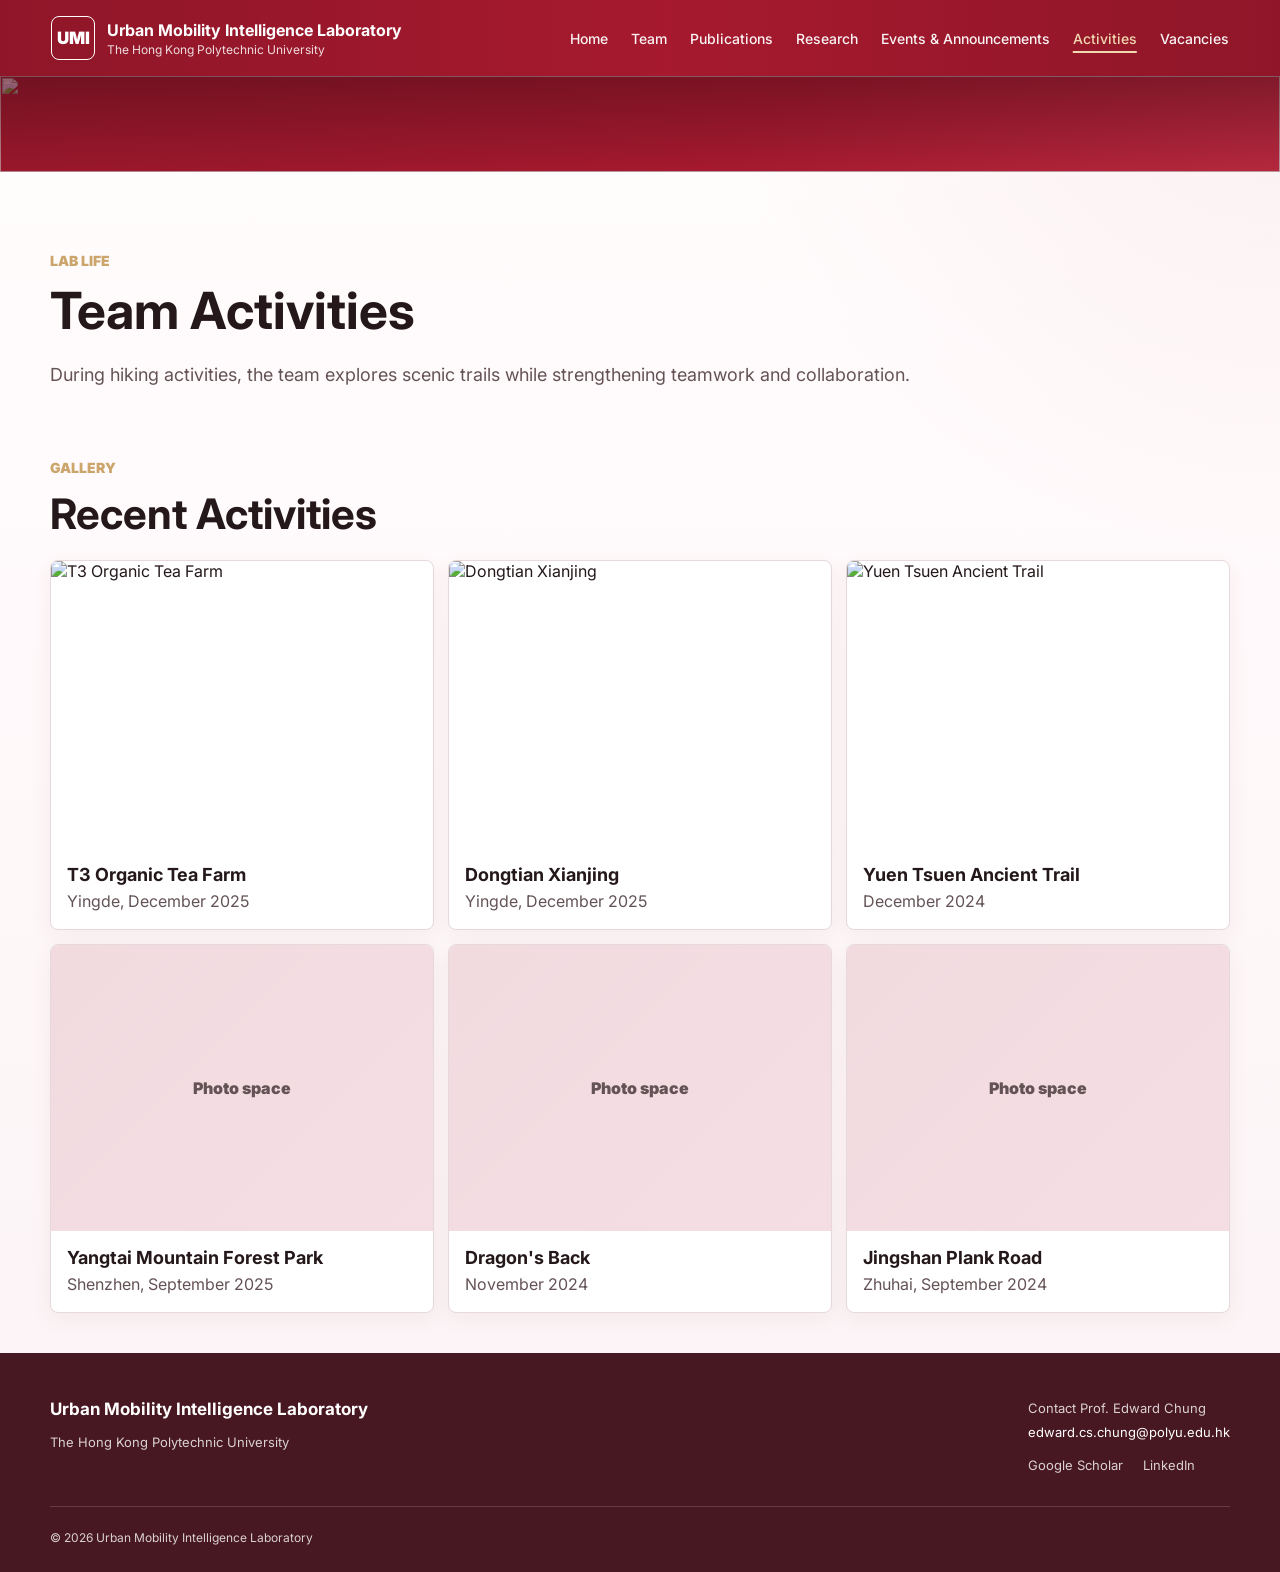
==== commit 6e318ba1: "Add files via upload" ====
--- a/activities.html
+++ b/activities.html
@@ -10,24 +10,24 @@
     <link rel="stylesheet" href="styles.css" />
   </head>
   <body>
+    <a class="skip-link" href="#main-content">Skip to content</a>
     <header class="site-header" data-header>
-      <a class="brand" href="index.html"><span class="brand-mark">UMI</span><span><strong>Urban Mobility Intelligence Laboratory</strong><small>UMI Lab</small></span></a>
-      <nav class="nav" aria-label="Main navigation"><a href="index.html">Home</a><a href="team.html">Team</a><a href="publications.html">Publications</a><a href="research.html">Research</a><a class="active" href="activities.html">Activities</a><a href="vacancies.html">Vacancies</a></nav>
-      <button class="menu-toggle" type="button" aria-label="Open navigation" data-menu-toggle><span></span><span></span></button>
+      <a class="brand" href="index.html" aria-label="Urban Mobility Intelligence Laboratory home"><span class="brand-mark">UMI</span><span><strong>Urban Mobility Intelligence Laboratory</strong><small>The Hong Kong Polytechnic University</small></span></a>
+      <nav class="nav" id="main-navigation" aria-label="Main navigation"><a href="index.html">Home</a><a href="team.html">Team</a><a href="publications.html">Publications</a><a href="research.html">Research</a><a href="events.html">Events &amp; Announcements</a><a class="active" aria-current="page" href="activities.html">Activities</a><a href="vacancies.html">Vacancies</a></nav>
+      <button class="menu-toggle" type="button" aria-label="Open navigation" aria-controls="main-navigation" aria-expanded="false" data-menu-toggle><span></span><span></span></button>
     </header>
-    <main>
-      <section class="hero hero-compact" aria-labelledby="hero-title">
+    <main id="main-content">
+      <div class="hero hero-compact" aria-hidden="true">
         <div class="hero-bg-track" aria-hidden="true">
           <img
             class="hero-bg is-active"
-            src="https://images.pexels.com/photos/3935702/pexels-photo-3935702.jpeg?auto=compress&cs=tinysrgb&w=1600"
+            src="assets/images/hong-kong-mobility.jpg"
             alt=""
             data-hero-slide
           />
         </div>
-        <canvas class="hero-canvas" data-network aria-hidden="true"></canvas>
         <div class="hero-overlay"></div>
-      </section>
+      </div>
       
       <section class="page-main">
       <section class="page-hero">
@@ -85,7 +85,23 @@
       </section>
     </section>
     </main>
-    <footer class="site-footer"><p>© 2026 Urban Mobility Intelligence Laboratory</p><a href="index.html">Home</a></footer>
+    <footer class="site-footer">
+      <div class="footer-content">
+        <div class="footer-identity">
+          <a href="index.html" class="footer-name">Urban Mobility Intelligence Laboratory</a>
+          <p>The Hong Kong Polytechnic University</p>
+        </div>
+        <div class="footer-contact">
+          <p>Contact Prof. Edward Chung</p>
+          <a href="mailto:edward.cs.chung@polyu.edu.hk">edward.cs.chung@polyu.edu.hk</a>
+          <nav class="footer-links" aria-label="Academic profiles">
+            <a href="https://scholar.google.com.au/citations?user=UFrzhnMAAAAJ&amp;hl=en&amp;oi=ao" target="_blank" rel="noreferrer">Google Scholar</a>
+            <a href="https://www.linkedin.com/in/edwardchung/" target="_blank" rel="noreferrer">LinkedIn</a>
+          </nav>
+        </div>
+        <p class="footer-copyright">© 2026 Urban Mobility Intelligence Laboratory</p>
+      </div>
+    </footer>
     <script src="script.js"></script>
   </body>
 </html>
--- a/styles.css
+++ b/styles.css
@@ -1,15 +1,16 @@
 :root {
-  --ink: #132023;
-  --muted: #132023;
-  --line: #d9e2df;
-  --paper: #ffffff;
+  --ink: #24181a;
+  --muted: #645356;
+  --line: #e6d8db;
+  --paper: #fffafb;
   --white: #ffffff;
-  --teal: #007c78;
-  --teal-dark: #005d59;
-  --gold: #c7933d;
-  --coral: #d6674f;
-  --mist: #e9f1ee;
-  --shadow: 0 18px 48px rgba(19, 32, 35, 0.12);
+  --teal: #a6192e;
+  --teal-dark: #8f1628;
+  --gold: #cba56b;
+  --coral: #c8445b;
+  --mist: #f8ecef;
+  --shadow: 0 18px 48px rgba(120, 26, 42, 0.1);
+  --header-height: 76px;
 }
 
 * {
@@ -18,11 +19,14 @@
 
 html {
   scroll-behavior: smooth;
+  scroll-padding-top: calc(var(--header-height) + 20px);
 }
 
 body {
   margin: 0;
-  background: var(--paper);
+  background:
+    radial-gradient(circle at top right, rgba(166, 25, 46, 0.06), transparent 28%),
+    linear-gradient(180deg, #fffdfd 0%, var(--paper) 32%, #fbf3f5 100%);
   color: var(--ink);
   font-family: "Inter", "Noto Sans SC", system-ui, -apple-system, sans-serif;
 }
@@ -30,6 +34,32 @@
 a {
   color: inherit;
   text-decoration: none;
+}
+
+main {
+  padding-top: var(--header-height);
+}
+
+a:focus-visible,
+button:focus-visible {
+  outline: 2px solid currentColor;
+  outline-offset: 5px;
+}
+
+.skip-link {
+  position: fixed;
+  top: 12px;
+  left: 18px;
+  z-index: 100;
+  padding: 12px 18px;
+  border-radius: 4px;
+  background: var(--white);
+  color: var(--teal-dark);
+  transform: translateY(-150%);
+}
+
+.skip-link:focus {
+  transform: translateY(0);
 }
 
 .site-header {
@@ -39,38 +69,44 @@
   display: flex;
   align-items: center;
   justify-content: space-between;
-  min-height: 76px;
-  padding: 14px clamp(18px, 4vw, 56px);
+  height: var(--header-height);
+  gap: 28px;
+  padding: 12px clamp(18px, 4vw, 56px);
   color: var(--white);
-  background: #005d59;
+  background: linear-gradient(90deg, #8f1628 0%, #a6192e 52%, #8f1628 100%);
   transition: background 180ms ease, color 180ms ease, box-shadow 180ms ease;
 }
 
 .site-header.is-scrolled,
 .site-header.is-open,
 .site-header.inner {
-  background: rgba(255, 255, 255, 0.94);
+  background: rgba(255, 251, 252, 0.97);
   color: var(--ink);
-  box-shadow: 0 8px 26px rgba(19, 32, 35, 0.08);
+  box-shadow: 0 8px 26px rgba(120, 26, 42, 0.08);
   backdrop-filter: blur(18px);
 }
 
 .brand {
   display: inline-flex;
   align-items: center;
-  gap: 16px;
+  gap: 12px;
   min-width: 0;
 }
 
+.brand > span:last-child {
+  min-width: 0;
+}
+
 .brand-mark {
   display: grid;
-  width: 64px;
-  height: 64px;
+  width: 44px;
+  height: 44px;
+  flex-shrink: 0;
   place-items: center;
   border: 1px solid currentColor;
   border-radius: 8px;
   font-weight: 900;
-  font-size: 24px;
+  font-size: 17px;
 }
 
 .brand strong,
@@ -80,27 +116,29 @@
 }
 
 .brand strong {
-  font-size: 22px;
+  font-size: 16px;
   font-weight: 700;
 }
 
 .brand small {
   margin-top: 2px;
   color: currentColor;
-  font-size: 14px;
-  opacity: 0.72;
+  font-size: 12px;
+  opacity: 0.85;
 }
 
 .nav {
   display: flex;
   align-items: center;
-  gap: clamp(20px, 2vw, 36px);
-  font-size: 16px;
-  font-weight: 700;
+  gap: clamp(16px, 1.8vw, 26px);
+  flex-shrink: 0;
+  font-size: 14px;
+  font-weight: 500;
 }
 
 .nav a {
-  opacity: 0.84;
+  padding: 8px 0;
+  opacity: 0.95;
 }
 
 .nav a:hover {
@@ -108,18 +146,29 @@
 }
 
 .nav a.active {
-  color: var(--gold);
+  color: #f1d9b1;
   opacity: 1;
+  text-decoration: underline;
+  text-underline-offset: 7px;
+  text-decoration-thickness: 2px;
+}
+
+.site-header.is-scrolled .nav a.active,
+.site-header.is-open .nav a.active,
+.site-header.inner .nav a.active {
+  color: var(--teal-dark);
 }
 
 .menu-toggle {
   display: none;
   width: 42px;
   height: 42px;
+  flex-shrink: 0;
   border: 1px solid currentColor;
   border-radius: 8px;
   background: transparent;
   color: inherit;
+  cursor: pointer;
 }
 
 .menu-toggle span {
@@ -136,7 +185,7 @@
   min-height: 100vh;
   overflow: hidden;
   color: var(--white);
-  background: #005d59;
+  background: linear-gradient(135deg, #8f1628 0%, #a6192e 58%, #bb2d43 100%);
 }
 
 .hero-bg-track,
@@ -174,7 +223,33 @@
 }
 
 .hero-overlay {
-  background: rgba(255, 255, 255, 0.15);
+  background:
+    linear-gradient(to bottom, rgba(89, 14, 28, 0.58), rgba(166, 25, 46, 0.25)),
+    linear-gradient(120deg, rgba(166, 25, 46, 0.18), transparent 55%);
+  z-index: 1;
+}
+
+.hero-motifs {
+  position: absolute;
+  right: clamp(12px, 3vw, 36px);
+  top: 50%;
+  transform: translateY(-50%);
+  display: flex;
+  gap: 8px;
+  z-index: 2;
+  padding: 6px;
+  border-radius: 12px;
+  background: rgba(0, 0, 0, 0.35);
+  backdrop-filter: blur(2px);
+}
+
+.motif-chip {
+  width: 38px;
+  height: 38px;
+  border-radius: 9px;
+  object-fit: cover;
+  border: 1px solid rgba(255, 255, 255, 0.45);
+  box-shadow: 0 6px 16px rgba(0, 0, 0, 0.25);
 }
 
 .hero-content {
@@ -229,14 +304,14 @@
   overflow: hidden;
   border: 1px solid rgba(255, 255, 255, 0.18);
   border-radius: 8px;
-  background: rgba(236, 251, 247, 0.1);
+  background: rgba(255, 250, 251, 0.16);
   backdrop-filter: blur(16px);
 }
 
 .hero-summary article {
   min-width: 0;
   padding: 16px 18px;
-  background: rgba(16, 35, 38, 0.34);
+  background: rgba(112, 26, 39, 0.22);
 }
 
 .hero-summary span {
@@ -269,7 +344,7 @@
 .button.primary {
   border-color: var(--gold);
   background: var(--gold);
-  color: #17110a;
+  color: #21140d;
 }
 
 .button.secondary {
@@ -279,6 +354,7 @@
 .button.secondary.dark {
   border-color: var(--teal-dark);
   color: var(--teal-dark);
+  background: rgba(166, 25, 46, 0.03);
 }
 
 .hero-metrics {
@@ -310,16 +386,11 @@
 
 /* Compact Hero */
 .hero-compact {
-  min-height: 10vh;
+  min-height: 96px;
 }
 
 .hero-compact .hero-bg {
   opacity: 1;
-}
-
-.hero-overlay {
-  background: linear-gradient(to bottom, rgba(0, 93, 89, 0.7), rgba(0, 93, 89, 0.3));
-  z-index: 1;
 }
 
 .hero-content-compact {
@@ -333,6 +404,146 @@
 .hero-content-compact p {
   font-size: clamp(13px, 1.3vw, 16px) !important;
   margin-top: 12px !important;
+}
+
+/* Home page */
+.home-hero {
+  min-height: 470px;
+}
+
+.home-hero .hero-bg {
+  object-position: center 46%;
+}
+
+.home-hero .hero-overlay {
+  background: linear-gradient(90deg, rgba(36, 15, 22, 0.94) 0%, rgba(51, 19, 28, 0.82) 48%, rgba(36, 15, 22, 0.32) 100%);
+}
+
+.home-hero .hero-content {
+  width: min(1180px, calc(100% - 36px));
+  padding: 64px 0 72px;
+}
+
+.home-hero .eyebrow {
+  margin-bottom: 22px;
+  color: #f1d9b1;
+  font-size: 12px;
+  font-weight: 500;
+  letter-spacing: 0.12em;
+  line-height: 1.7;
+}
+
+.home-hero h1 {
+  max-width: 900px;
+  font-family: inherit;
+  font-size: clamp(34px, 4.2vw, 58px);
+  font-weight: 700;
+  line-height: 1.12;
+  letter-spacing: -0.035em;
+}
+
+.home-hero h1 span {
+  display: block;
+}
+
+.home-hero .hero-copy {
+  max-width: 610px;
+  margin-top: 24px;
+  color: rgba(255, 255, 255, 0.9);
+  font-size: 18px;
+  line-height: 1.7;
+}
+
+.home-hero .hero-actions {
+  margin-top: 30px;
+}
+
+.home-page .page-main {
+  padding-top: 0;
+}
+
+.home-page .section {
+  padding: 56px 0;
+}
+
+.home-page .about-header,
+.home-page .intro-news {
+  padding-bottom: 16px;
+  margin-bottom: 24px;
+  border-bottom: 1px solid var(--line);
+}
+
+.home-page .about-wrapper {
+  max-width: 820px;
+}
+
+.home-page .about-description {
+  margin-bottom: 24px;
+}
+
+.home-page .about-description p {
+  margin: 0 0 16px;
+}
+
+.home-page .about-description p:last-child {
+  margin-bottom: 0;
+}
+
+.home-page .welcome-text {
+  font-size: 20px;
+  line-height: 1.65;
+}
+
+.home-page .welcome-text a {
+  color: var(--teal-dark);
+  text-decoration: underline;
+  text-decoration-color: var(--line);
+  text-underline-offset: 4px;
+}
+
+.home-page .about-links {
+  flex-wrap: wrap;
+  align-items: baseline;
+  gap: 8px 16px;
+}
+
+.home-page .about-links p {
+  margin: 0;
+  color: var(--muted);
+  font-size: 14px;
+}
+
+.text-link {
+  display: inline-flex;
+  align-items: center;
+  gap: 8px;
+  padding: 6px 0;
+  color: var(--teal-dark);
+  font-size: 14px;
+  font-weight: 700;
+  line-height: 1.5;
+}
+
+.text-link:hover {
+  text-decoration: underline;
+  text-underline-offset: 4px;
+}
+
+.home-page .button {
+  min-height: 48px;
+  font-size: 14px;
+  font-weight: 700;
+  transition: background 160ms ease, border-color 160ms ease;
+}
+
+.home-page .button.primary:hover {
+  background: #dfc39a;
+  border-color: #dfc39a;
+}
+
+.home-page .hero .button.secondary:hover {
+  background: rgba(255, 255, 255, 0.1);
+  border-color: var(--white);
 }
 
 .section {
@@ -342,7 +553,7 @@
 }
 
 .section p {
-  text-align: justify;
+  text-align: left;
   text-align-last: auto;
   word-spacing: normal;
   hyphens: auto;
@@ -355,13 +566,13 @@
 .page-hero {
   width: min(1180px, calc(100% - 36px));
   margin: 0 auto;
-  padding: 82px 0 28px;
+  padding: 40px 0 28px;
 }
 
 .page-hero h1 {
   max-width: 880px;
   margin: 0;
-  font-size: clamp(40px, 6vw, 72px);
+  font-size: clamp(34px, 4vw, 52px);
   line-height: 1.06;
 }
 
@@ -370,7 +581,7 @@
   color: var(--muted);
   font-size: 18px;
   line-height: 1.75;
-  text-align: justify;
+  text-align: left;
   text-align-last: auto;
   word-spacing: normal;
   hyphens: auto;
@@ -440,7 +651,7 @@
   border: 1px solid var(--line);
   border-radius: 8px;
   background: var(--white);
-  box-shadow: 0 6px 22px rgba(19, 32, 35, 0.04);
+  box-shadow: 0 6px 22px rgba(120, 26, 42, 0.06);
 }
 
 .strength-grid strong {
@@ -500,6 +711,10 @@
   line-height: 1.1;
 }
 
+.team-page .professor-card h2 {
+  font-size: clamp(28px, 3vw, 36px);
+}
+
 .professor-card h3 {
   margin: 26px 0 0;
   font-size: 22px;
@@ -521,7 +736,7 @@
   overflow: hidden;
   border-radius: 8px;
   background:
-    linear-gradient(135deg, rgba(0, 124, 120, 0.16), rgba(199, 147, 61, 0.16)),
+    linear-gradient(135deg, rgba(166, 25, 46, 0.16), rgba(203, 165, 107, 0.14)),
     var(--mist);
 }
 
@@ -581,7 +796,7 @@
   background: var(--white);
   border: 1px solid var(--line);
   border-radius: 8px;
-  box-shadow: 0 6px 22px rgba(19, 32, 35, 0.04);
+  box-shadow: 0 6px 22px rgba(120, 26, 42, 0.06);
 }
 
 .research-grid article {
@@ -598,8 +813,8 @@
   height: min(42%, 260px);
   pointer-events: none;
   background:
-    linear-gradient(135deg, rgba(0, 124, 120, 0.32), rgba(19, 32, 35, 0.05) 48%, rgba(199, 147, 61, 0.22)),
-    linear-gradient(0deg, rgba(19, 32, 35, 0.22), transparent);
+    linear-gradient(135deg, rgba(166, 25, 46, 0.22), rgba(36, 24, 26, 0.06) 48%, rgba(203, 165, 107, 0.16)),
+    linear-gradient(0deg, rgba(43, 29, 32, 0.12), transparent);
   mix-blend-mode: multiply;
 }
 
@@ -670,6 +885,11 @@
   font-size: 24px;
 }
 
+.team-page .team-group > h3,
+.team-page .student-split h3 {
+  font-size: 20px;
+}
+
 .people-grid {
   display: grid;
   grid-template-columns: repeat(4, minmax(0, 1fr));
@@ -686,7 +906,7 @@
   border: 1px solid var(--line);
   border-radius: 8px;
   background: var(--white);
-  box-shadow: 0 6px 22px rgba(19, 32, 35, 0.04);
+  box-shadow: 0 6px 22px rgba(120, 26, 42, 0.06);
 }
 
 .person-photo {
@@ -797,7 +1017,7 @@
   border: 1px solid var(--line);
   border-radius: 8px;
   background: var(--white);
-  box-shadow: 0 6px 22px rgba(19, 32, 35, 0.04);
+  box-shadow: 0 6px 22px rgba(120, 26, 42, 0.06);
 }
 
 .activity-grid img,
@@ -812,7 +1032,7 @@
   display: grid;
   place-items: center;
   background:
-    linear-gradient(135deg, rgba(0, 124, 120, 0.12), rgba(214, 103, 79, 0.12)),
+    linear-gradient(135deg, rgba(166, 25, 46, 0.08), rgba(200, 68, 91, 0.08)),
     var(--mist);
   color: var(--muted);
   font-weight: 900;
@@ -841,7 +1061,7 @@
   border: 1px solid var(--line);
   border-radius: 8px;
   background: var(--white);
-  box-shadow: 0 6px 22px rgba(19, 32, 35, 0.04);
+  box-shadow: 0 6px 22px rgba(120, 26, 42, 0.06);
 }
 
 .project-list span {
@@ -876,7 +1096,7 @@
   border: 1px solid var(--line);
   border-radius: 8px;
   background: var(--white);
-  box-shadow: 0 6px 22px rgba(19, 32, 35, 0.04);
+  box-shadow: 0 6px 22px rgba(120, 26, 42, 0.06);
 }
 
 .scholarship-list h3 {
@@ -906,7 +1126,19 @@
   border-left: 4px solid var(--teal);
   border-radius: 8px;
   background: var(--white);
-  box-shadow: 0 6px 22px rgba(19, 32, 35, 0.04);
+  box-shadow: 0 6px 22px rgba(120, 26, 42, 0.06);
+}
+
+.info-panel.info-panel-single {
+  grid-template-columns: 1fr;
+  max-width: none;
+  margin: 0;
+  padding: 34px 42px;
+}
+
+.info-panel.info-panel-single p {
+  max-width: none;
+  margin: 0;
 }
 
 .info-panel p {
@@ -937,7 +1169,7 @@
 }
 
 .callout-card {
-  background: var(--teal-dark) !important;
+  background: linear-gradient(135deg, #a6192e, #7f1323) !important;
   color: var(--white);
 }
 
@@ -968,7 +1200,7 @@
 .profile.lead {
   min-height: 100%;
   align-items: center;
-  background: var(--ink);
+  background: linear-gradient(135deg, #a6192e, #7a1222);
   color: var(--white);
 }
 
@@ -1049,7 +1281,9 @@
   width: 100%;
   max-width: none;
   padding: 84px clamp(18px, 5vw, 70px);
-  background: var(--mist);
+  background:
+    radial-gradient(circle at top left, rgba(166, 25, 46, 0.05), transparent 26%),
+    var(--mist);
 }
 
 .vacancies-page {
@@ -1065,6 +1299,314 @@
 
 .visiting {
   padding-top: 24px;
+}
+
+.openings-hero {
+  display: grid;
+  grid-template-columns: minmax(0, 1.35fr) minmax(260px, 0.65fr);
+  gap: 24px;
+  align-items: start;
+  margin-bottom: 28px;
+}
+
+.openings-note {
+  display: grid;
+  gap: 10px;
+  padding: 22px;
+  border: 1px solid var(--line);
+  border-radius: 10px;
+  background: linear-gradient(180deg, rgba(166, 25, 46, 0.04), rgba(255, 255, 255, 0.96));
+  box-shadow: 0 10px 26px rgba(120, 26, 42, 0.06);
+}
+
+.openings-note strong {
+  color: var(--ink);
+  font-size: 18px;
+}
+
+.openings-note p {
+  margin: 0;
+  color: var(--muted);
+  line-height: 1.7;
+}
+
+.openings-layout {
+  display: grid;
+  grid-template-columns: minmax(0, 1.4fr) minmax(280px, 0.75fr);
+  gap: 22px;
+  align-items: start;
+}
+
+.openings-grid,
+.accordion-list {
+  display: grid;
+  gap: 16px;
+}
+
+.accordion-item {
+  border: 1px solid var(--line);
+  border-radius: 10px;
+  background: var(--white);
+  box-shadow: 0 10px 28px rgba(120, 26, 42, 0.05);
+  overflow: hidden;
+}
+
+.accordion-summary {
+  display: grid;
+  grid-template-columns: auto 1fr auto;
+  gap: 14px;
+  align-items: center;
+  padding: 20px 24px;
+  cursor: pointer;
+  list-style: none;
+}
+
+.accordion-summary::-webkit-details-marker {
+  display: none;
+}
+
+.accordion-summary::after {
+  content: "+";
+  color: var(--teal-dark);
+  font-size: 24px;
+  font-weight: 500;
+  line-height: 1;
+}
+
+.accordion-item[open] .accordion-summary::after {
+  content: "-";
+}
+
+.accordion-title {
+  color: var(--ink);
+  font-size: 22px;
+  font-weight: 700;
+  line-height: 1.35;
+}
+
+.accordion-content {
+  display: grid;
+  gap: 12px;
+  padding: 0 24px 22px;
+  border-top: 1px solid var(--line);
+}
+
+.accordion-content p {
+  margin: 0;
+  color: var(--muted);
+  line-height: 1.75;
+}
+
+.opening-card {
+  display: grid;
+  gap: 12px;
+  padding: 24px;
+  border: 1px solid var(--line);
+  border-radius: 10px;
+  background: var(--white);
+  box-shadow: 0 10px 28px rgba(120, 26, 42, 0.05);
+}
+
+.opening-head {
+  display: grid;
+  gap: 10px;
+}
+
+.opening-tag {
+  display: inline-flex;
+  align-items: center;
+  width: fit-content;
+  min-height: 28px;
+  padding: 0 10px;
+  border-radius: 999px;
+  background: rgba(166, 25, 46, 0.08);
+  color: var(--teal-dark);
+  font-size: 12px;
+  font-weight: 900;
+  letter-spacing: 0.02em;
+  text-transform: uppercase;
+}
+
+.opening-card h3,
+.opening-head h3 {
+  margin: 0;
+  font-size: 24px;
+}
+
+.opening-card p {
+  margin: 0;
+  color: var(--muted);
+  line-height: 1.75;
+}
+
+.opening-points {
+  display: grid;
+  gap: 8px;
+  margin: 2px 0 0;
+  padding-left: 18px;
+  color: var(--muted);
+  line-height: 1.65;
+}
+
+.application-panel {
+  display: grid;
+  gap: 14px;
+}
+
+.application-card {
+  display: grid;
+  gap: 14px;
+  padding: 22px;
+  border: 1px solid var(--line);
+  border-radius: 10px;
+  background: var(--white);
+  box-shadow: 0 10px 28px rgba(120, 26, 42, 0.05);
+}
+
+.application-card.muted {
+  background: linear-gradient(180deg, rgba(248, 236, 239, 0.9), rgba(255, 255, 255, 0.96));
+}
+
+.application-card h3 {
+  margin: -2px 0 0;
+  font-size: 22px;
+}
+
+.application-card > p:not(.section-kicker) {
+  margin: 0;
+  color: var(--muted);
+  line-height: 1.7;
+}
+
+.application-list {
+  display: grid;
+  gap: 10px;
+}
+
+.application-list p {
+  margin: 0;
+  color: var(--muted);
+  line-height: 1.7;
+}
+
+.application-list strong {
+  color: var(--ink);
+}
+
+.application-list a {
+  color: var(--teal-dark);
+  font-weight: 900;
+}
+
+.resources-heading {
+  display: grid;
+  grid-template-columns: minmax(0, 0.8fr) minmax(0, 1.2fr);
+  gap: 28px;
+  align-items: end;
+  margin-bottom: 18px;
+}
+
+.resources-heading h2 {
+  margin: 6px 0 0;
+  font-size: clamp(26px, 3vw, 36px);
+}
+
+.resources-heading .section-lede {
+  margin: 0;
+}
+
+.resource-list {
+  display: grid;
+  gap: 12px;
+}
+
+.resource-row {
+  display: grid;
+  grid-template-columns: minmax(0, 1fr) auto;
+  gap: 20px;
+  align-items: center;
+  padding: 20px 22px;
+  border: 1px solid var(--line);
+  border-radius: 10px;
+  background: var(--white);
+  box-shadow: 0 8px 24px rgba(120, 26, 42, 0.04);
+  transition: transform 180ms ease, box-shadow 180ms ease, border-color 180ms ease;
+}
+
+.resource-row:hover {
+  transform: translateY(-2px);
+  border-color: rgba(166, 25, 46, 0.16);
+  box-shadow: 0 12px 28px rgba(120, 26, 42, 0.08);
+}
+
+.resource-row h3 {
+  margin: 0 0 6px;
+  font-size: 20px;
+}
+
+.resource-row p {
+  margin: 0;
+  color: var(--muted);
+  line-height: 1.7;
+}
+
+.resource-row a {
+  display: inline-flex;
+  align-items: center;
+  justify-content: center;
+  min-height: 40px;
+  padding: 0 14px;
+  border: 1px solid rgba(166, 25, 46, 0.18);
+  border-radius: 8px;
+  color: var(--teal-dark);
+  font-weight: 900;
+  white-space: nowrap;
+}
+
+.visiting-panel {
+  display: grid;
+  grid-template-columns: minmax(0, 1.25fr) minmax(260px, 0.75fr);
+  gap: 28px;
+  align-items: center;
+  padding: 26px;
+  border: 1px solid var(--line);
+  border-radius: 12px;
+  background:
+    linear-gradient(120deg, rgba(166, 25, 46, 0.05), rgba(255, 255, 255, 0.98) 52%),
+    var(--white);
+  box-shadow: 0 12px 28px rgba(120, 26, 42, 0.05);
+}
+
+.visiting-copy h2 {
+  margin: 6px 0 14px;
+  font-size: clamp(26px, 3vw, 36px);
+}
+
+.visiting-copy p:last-child {
+  margin: 0;
+  color: var(--muted);
+  line-height: 1.8;
+}
+
+.visiting-actions {
+  display: grid;
+  gap: 14px;
+  padding: 20px;
+  border-radius: 10px;
+  background: rgba(248, 236, 239, 0.9);
+}
+
+.visiting-actions span {
+  color: var(--ink);
+  font-weight: 800;
+  line-height: 1.6;
+}
+
+.visiting-actions a {
+  display: inline-flex;
+  width: fit-content;
+  color: var(--teal-dark);
+  font-weight: 900;
 }
 
 .compact-heading {
@@ -1099,7 +1641,7 @@
   border: 1px solid var(--line);
   border-radius: 8px;
   background: var(--white);
-  box-shadow: 0 6px 22px rgba(19, 32, 35, 0.04);
+  box-shadow: 0 6px 22px rgba(120, 26, 42, 0.06);
 }
 
 .apply-strip {
@@ -1176,12 +1718,14 @@
 
 .intro-news {
   display: block;
-  margin-bottom: 32px;
+  margin-bottom: 20px;
 }
 
 .intro-news h2 {
-  margin: 0 0 16px;
-  font-size: clamp(32px, 4vw, 48px);
+  margin: 0;
+  font-size: 32px;
+  color: var(--ink);
+  font-weight: 800;
 }
 
 .intro-news p {
@@ -1271,7 +1815,7 @@
   margin: 0;
   padding: 18px;
   border-left: 4px solid var(--teal);
-  background: rgba(0, 124, 120, 0.04);
+  background: rgba(166, 25, 46, 0.04);
   border-radius: 4px;
   font-size: 14px;
   line-height: 1.7;
@@ -1342,6 +1886,10 @@
 }
 
 .about-header {
+  display: flex;
+  align-items: center;
+  justify-content: space-between;
+  gap: 16px;
   padding-bottom: 12px;
   margin-bottom: 20px;
   border-bottom: 1px solid var(--line);
@@ -1352,6 +1900,93 @@
   font-size: 32px;
   color: var(--ink);
   font-weight: 800;
+}
+
+.about-icons {
+  display: flex;
+  align-items: center;
+  gap: 10px;
+}
+
+
+.about-icon {
+  width: 48px;
+  height: 48px;
+  object-fit: cover;
+  border-radius: 10px;
+  border: 1px solid rgba(0, 0, 0, 0.1);
+  box-shadow: 0 6px 16px rgba(0, 0, 0, 0.12);
+}
+
+.signal-icon {
+  display: flex;
+  flex-direction: column;
+  align-items: center;
+  justify-content: center;
+  gap: 3px;
+  background: radial-gradient(circle at 50% 20%, #a6192e 0%, #46131c 60%);
+  border-radius: 8px;
+  padding: 4px 6px;
+  position: relative;
+  animation: signal-body 3.6s ease-in-out infinite;
+}
+
+.signal-icon::after {
+  content: "";
+  position: absolute;
+  bottom: -6px;
+  width: 10px;
+  height: 6px;
+  background: #3a4b4e;
+  border-radius: 0 0 5px 5px;
+}
+
+.signal-light {
+  width: 8px;
+  height: 8px;
+  border-radius: 50%;
+  opacity: 0.15;
+  box-shadow: 0 0 0 rgba(0, 0, 0, 0);
+  filter: saturate(1.2);
+}
+
+.signal-light.red {
+  background: #f06f83;
+  animation: signal-cycle 4.2s infinite;
+}
+
+.signal-light.yellow {
+  background: #f0c419;
+  animation: signal-cycle 4.2s infinite 1.4s;
+}
+
+.signal-light.green {
+  background: #d8b163;
+  animation: signal-cycle 4.2s infinite 2.8s;
+}
+
+@keyframes signal-cycle {
+  0%,
+  12% {
+    opacity: 1;
+    box-shadow: 0 0 6px currentColor, 0 0 12px currentColor, 0 0 18px currentColor;
+  }
+  28%,
+  100% {
+    opacity: 0.15;
+    box-shadow: 0 0 0 currentColor;
+  }
+}
+
+
+@keyframes signal-body {
+  0%,
+  100% {
+    box-shadow: 0 6px 16px rgba(0, 0, 0, 0.18);
+  }
+  50% {
+    box-shadow: 0 10px 24px rgba(0, 0, 0, 0.22), 0 0 12px rgba(200, 68, 91, 0.16);
+  }
 }
 
 .about-wrapper {
@@ -1375,7 +2010,7 @@
   font-size: 16px;
   line-height: 1.8;
   color: var(--ink);
-  text-align: justify;
+  text-align: left;
 }
 
 .about-links {
@@ -1415,13 +2050,13 @@
   border: 1px solid var(--line);
   border-radius: 8px;
   background: var(--white);
-  box-shadow: 0 6px 22px rgba(19, 32, 35, 0.04);
+  box-shadow: 0 6px 22px rgba(120, 26, 42, 0.06);
   transition: transform 200ms ease, box-shadow 200ms ease;
 }
 
 .overview-card:hover {
   transform: translateY(-4px);
-  box-shadow: 0 12px 32px rgba(19, 32, 35, 0.12);
+  box-shadow: 0 12px 32px rgba(120, 26, 42, 0.1);
 }
 
 .overview-card h3 {
@@ -1447,48 +2082,203 @@
   margin-bottom: 8px;
 }
 
-/* News Section */
+.intro-research {
+  align-items: end;
+}
+
+.research-hero p {
+  max-width: 860px;
+}
+
+.research-projects {
+  padding-top: 0;
+}
+
+.research-project-list {
+  display: grid;
+  gap: 34px;
+}
+
+.research-project {
+  display: grid;
+  grid-template-columns: 1fr;
+  gap: 12px;
+  padding: 0;
+  border-top: none;
+}
+
+.research-project:first-child {
+  padding-top: 0;
+}
+
+.research-project-label {
+  color: var(--coral);
+  font-size: 13px;
+  font-weight: 900;
+  letter-spacing: 0.08em;
+  text-transform: uppercase;
+}
+
+.research-slide-frame {
+  display: block;
+  width: 100%;
+  border: 1px solid var(--line);
+  border-radius: 12px;
+  overflow: hidden;
+  background: var(--white);
+  box-shadow: 0 16px 36px rgba(120, 26, 42, 0.08);
+  transition: transform 180ms ease, box-shadow 180ms ease, border-color 180ms ease;
+}
+
+.research-slide-frame:hover {
+  transform: translateY(-2px);
+  border-color: rgba(166, 25, 46, 0.18);
+  box-shadow: 0 18px 34px rgba(120, 26, 42, 0.12);
+}
+
+.research-slide-image {
+  display: block;
+  width: 100%;
+  height: auto;
+  background: #f5f0f1;
+}
+
+.research-note {
+  margin-top: 28px;
+  padding: 22px 24px;
+  border: 1px solid var(--line);
+  border-left: 4px solid var(--gold);
+  border-radius: 8px;
+  background: linear-gradient(180deg, rgba(248, 236, 239, 0.55), rgba(255, 255, 255, 0.96));
+}
+
+.research-note p {
+  margin: 0;
+  color: var(--muted);
+  line-height: 1.8;
+}
+
+/* Events and News Sections */
+.events-page {
+  padding-top: 12px;
+}
+
+.event-entry {
+  max-width: 900px;
+}
+
+.event-date {
+  margin: 0 0 12px;
+  color: var(--teal-dark);
+  font-size: 14px;
+  font-weight: 800;
+}
+
+.event-entry h2 {
+  margin: 0;
+  font-size: clamp(28px, 3vw, 40px);
+}
+
+.event-subtitle {
+  margin: 10px 0 20px;
+  color: var(--teal-dark);
+  font-size: 20px;
+  font-weight: 700;
+  line-height: 1.4;
+}
+
+.event-entry > p:not(.event-date, .event-subtitle) {
+  max-width: 760px;
+  color: var(--muted);
+  line-height: 1.75;
+}
+
+.event-details {
+  display: grid;
+  gap: 10px;
+  margin: 26px 0;
+}
+
+.event-details p {
+  display: grid;
+  grid-template-columns: 80px minmax(0, 1fr);
+  gap: 16px;
+  margin: 0;
+  line-height: 1.6;
+}
+
+.event-details strong {
+  color: var(--teal-dark);
+}
+
+.event-pdf {
+  margin-top: 28px;
+  overflow: hidden;
+  border: 1px solid var(--line);
+  border-radius: 8px;
+  background: var(--white);
+  box-shadow: var(--shadow);
+}
+
+.event-pdf img {
+  display: block;
+  width: 100%;
+  height: auto;
+}
+
 .news-section {
-  background: var(--white);
+  background: #faf7f8;
+  border-top: 1px solid var(--line);
 }
 
 .news-list {
   display: flex;
   flex-direction: column;
-  gap: 40px;
-  margin-bottom: 32px;
+  gap: 24px;
+  margin-bottom: 20px;
 }
 
 .news-item {
   display: grid;
-  grid-template-columns: 120px 1fr;
-  gap: 40px;
+  grid-template-columns: 180px minmax(0, 1fr);
+  gap: 32px;
   align-items: flex-start;
-  border-bottom: 1px solid var(--line);
-  padding-bottom: 32px;
-}
-
-.news-item:last-child {
-  border-bottom: none;
+  padding: 28px;
+  border: 1px solid var(--line);
+  border-left: 3px solid var(--teal);
+  border-radius: 8px;
+  background: var(--white);
 }
 
 .news-date {
-  font-size: 16px;
+  font-size: 14px;
   font-weight: 700;
   color: var(--teal);
   line-height: 1.5;
 }
 
 .news-content {
-  flex: 1;
+  min-width: 0;
+  max-width: 760px;
+}
+
+.news-content h3 {
+  margin: 0 0 12px;
+  font-size: 22px;
+  font-weight: 700;
+  line-height: 1.35;
+}
+
+.news-content .text-link {
+  margin-top: 14px;
 }
 
 .news-content p {
   margin: 0;
   font-size: 16px;
-  color: var(--ink); /* Directly use the black color variable */
+  color: var(--muted);
   line-height: 1.75;
-  text-align: justify;
+  text-align: left;
   text-align-last: auto;
   word-spacing: normal;
   hyphens: auto;
@@ -1506,7 +2296,7 @@
   border: 1px solid var(--line);
   border-radius: 8px;
   background: var(--white);
-  box-shadow: 0 6px 22px rgba(19, 32, 35, 0.04);
+  box-shadow: 0 6px 22px rgba(120, 26, 42, 0.06);
   display: flex;
   flex-direction: column;
   transition: transform 200ms ease, box-shadow 200ms ease;
@@ -1514,10 +2304,10 @@
 
 .news-card:hover {
   transform: translateY(-4px);
-  box-shadow: 0 12px 32px rgba(19, 32, 35, 0.12);
-}
-
-.news-date {
+  box-shadow: 0 12px 32px rgba(120, 26, 42, 0.1);
+}
+
+.news-card .news-date {
   display: inline-block;
   margin-bottom: 12px;
   padding: 4px 10px;
@@ -1556,38 +2346,78 @@
 
 .news-footer {
   display: flex;
-  justify-content: center;
+  justify-content: flex-end;
   margin-top: 16px;
 }
 
 .site-footer {
+  padding: 44px 18px 24px;
+  background: #471722;
+  color: rgba(255, 255, 255, 0.8);
+  font-size: 13px;
+  line-height: 1.8;
+}
+
+.site-footer p {
+  margin: 0;
+}
+
+.footer-content {
+  display: grid;
+  grid-template-columns: minmax(0, 1fr) minmax(0, auto);
+  gap: 28px 48px;
+  width: min(1180px, 100%);
+  margin: 0 auto;
+}
+
+.footer-name {
+  display: inline-block;
+  margin-bottom: 8px;
+  color: var(--white);
+  font-size: 17px;
+  font-weight: 700;
+  line-height: 1.5;
+}
+
+.footer-contact > a {
+  color: var(--white);
+  overflow-wrap: anywhere;
+}
+
+.footer-links {
   display: flex;
-  justify-content: space-between;
-  gap: 20px;
-  padding: 26px clamp(18px, 4vw, 56px);
-  background: var(--ink);
-  color: rgba(255, 255, 255, 0.76);
-  font-size: 14px;
-}
-
-.site-footer p {
-  margin: 0;
-}
-
-@media (max-width: 900px) {
+  flex-wrap: wrap;
+  gap: 8px 20px;
+  margin-top: 10px;
+}
+
+.site-footer a:hover {
+  text-decoration: underline;
+  text-underline-offset: 4px;
+}
+
+.footer-copyright {
+  grid-column: 1 / -1;
+  padding-top: 20px;
+  border-top: 1px solid rgba(255, 255, 255, 0.16);
+  font-size: 12px;
+}
+
+@media (max-width: 1250px) {
   .menu-toggle {
     display: block;
   }
 
   .nav {
     position: fixed;
-    top: 76px;
+    top: var(--header-height);
     right: 18px;
     left: 18px;
     display: none;
     grid-template-columns: 1fr;
     gap: 0;
-    overflow: hidden;
+    max-height: calc(100dvh - var(--header-height) - 18px);
+    overflow-y: auto;
     border: 1px solid var(--line);
     border-radius: 8px;
     background: var(--white);
@@ -1599,10 +2429,25 @@
     display: grid;
   }
 
+  .nav a.active {
+    color: var(--teal-dark);
+  }
+
   .nav a {
     padding: 16px 18px;
     border-bottom: 1px solid var(--line);
   }
+
+  .nav a:last-child {
+    border-bottom: none;
+  }
+
+  .nav a:hover {
+    background: var(--mist);
+  }
+}
+
+@media (max-width: 900px) {
 
   .hero-content {
     padding: 108px 0 230px;
@@ -1632,6 +2477,13 @@
     grid-template-columns: 1fr;
   }
 
+  .openings-hero,
+  .openings-layout,
+  .resources-heading,
+  .visiting-panel {
+    grid-template-columns: 1fr;
+  }
+
   .about-wrapper {
     grid-template-columns: 1fr;
     gap: 32px;
@@ -1670,15 +2522,27 @@
 }
 
 @media (max-width: 620px) {
+  .site-header {
+    gap: 16px;
+  }
+
+  .brand {
+    gap: 10px;
+  }
+
+  .brand-mark {
+    width: 40px;
+    height: 40px;
+    font-size: 16px;
+  }
+
   .brand small {
     display: none;
   }
 
   .brand strong {
-    max-width: 190px;
-    overflow: hidden;
-    text-overflow: ellipsis;
-    white-space: nowrap;
+    font-size: 12px;
+    line-height: 1.35;
   }
 
   .hero-actions {
@@ -1687,6 +2551,49 @@
 
   .hero-content {
     padding-bottom: 260px;
+  }
+
+  .home-hero {
+    min-height: 420px;
+  }
+
+  .home-hero .hero-content {
+    padding: 44px 0 48px;
+  }
+
+  .home-hero .hero-overlay {
+    background: rgba(36, 15, 22, 0.82);
+  }
+
+  .home-hero .hero-copy {
+    font-size: 16px;
+  }
+
+  .home-page .section {
+    padding: 40px 0;
+  }
+
+  .home-page .welcome-text {
+    font-size: 18px;
+  }
+
+  .news-item {
+    grid-template-columns: minmax(0, 1fr);
+    gap: 12px;
+    padding: 22px;
+  }
+
+  .news-content h3 {
+    font-size: 20px;
+  }
+
+  .news-footer {
+    justify-content: flex-start;
+  }
+
+  .footer-content {
+    grid-template-columns: minmax(0, 1fr);
+    gap: 24px;
   }
 
   .hero-metrics {
@@ -1721,6 +2628,11 @@
     margin-top: 0;
   }
 
+  .resource-row {
+    grid-template-columns: 1fr;
+    align-items: start;
+  }
+
   .info-panel {
     grid-template-columns: 1fr;
   }
@@ -1762,3 +2674,15 @@
     display: grid;
   }
 }
+
+@media (prefers-reduced-motion: reduce) {
+  html {
+    scroll-behavior: auto;
+  }
+
+  .hero-bg,
+  .site-header,
+  .home-page .button {
+    transition: none;
+  }
+}
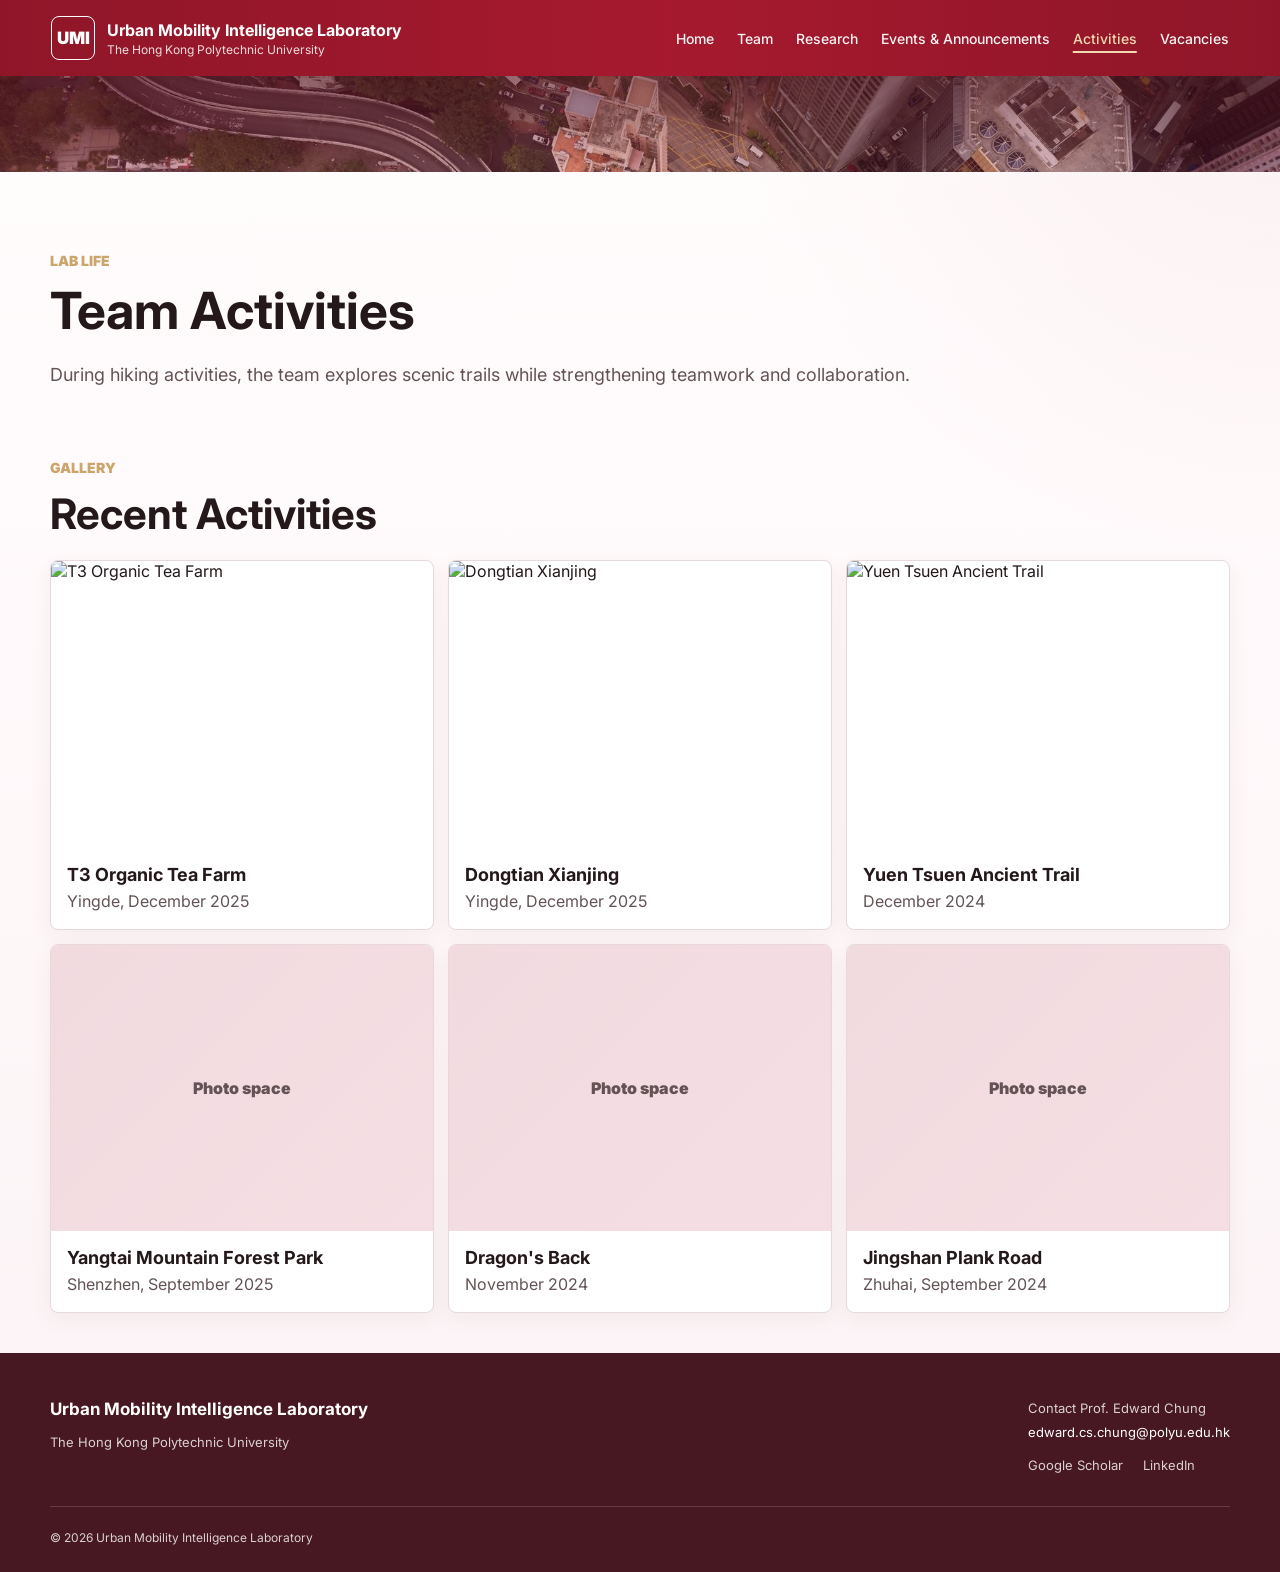
==== commit 9ccde1bc: "Add files via upload" ====
--- a/activities.html
+++ b/activities.html
@@ -13,7 +13,7 @@
     <a class="skip-link" href="#main-content">Skip to content</a>
     <header class="site-header" data-header>
       <a class="brand" href="index.html" aria-label="Urban Mobility Intelligence Laboratory home"><span class="brand-mark">UMI</span><span><strong>Urban Mobility Intelligence Laboratory</strong><small>The Hong Kong Polytechnic University</small></span></a>
-      <nav class="nav" id="main-navigation" aria-label="Main navigation"><a href="index.html">Home</a><a href="team.html">Team</a><a href="publications.html">Publications</a><a href="research.html">Research</a><a href="events.html">Events &amp; Announcements</a><a class="active" aria-current="page" href="activities.html">Activities</a><a href="vacancies.html">Vacancies</a></nav>
+      <nav class="nav" id="main-navigation" aria-label="Main navigation"><a href="index.html">Home</a><a href="team.html">Team</a><a href="research.html">Research</a><a href="events.html">Events &amp; Announcements</a><a class="active" aria-current="page" href="activities.html">Activities</a><a href="vacancies.html">Vacancies</a></nav>
       <button class="menu-toggle" type="button" aria-label="Open navigation" aria-controls="main-navigation" aria-expanded="false" data-menu-toggle><span></span><span></span></button>
     </header>
     <main id="main-content">
